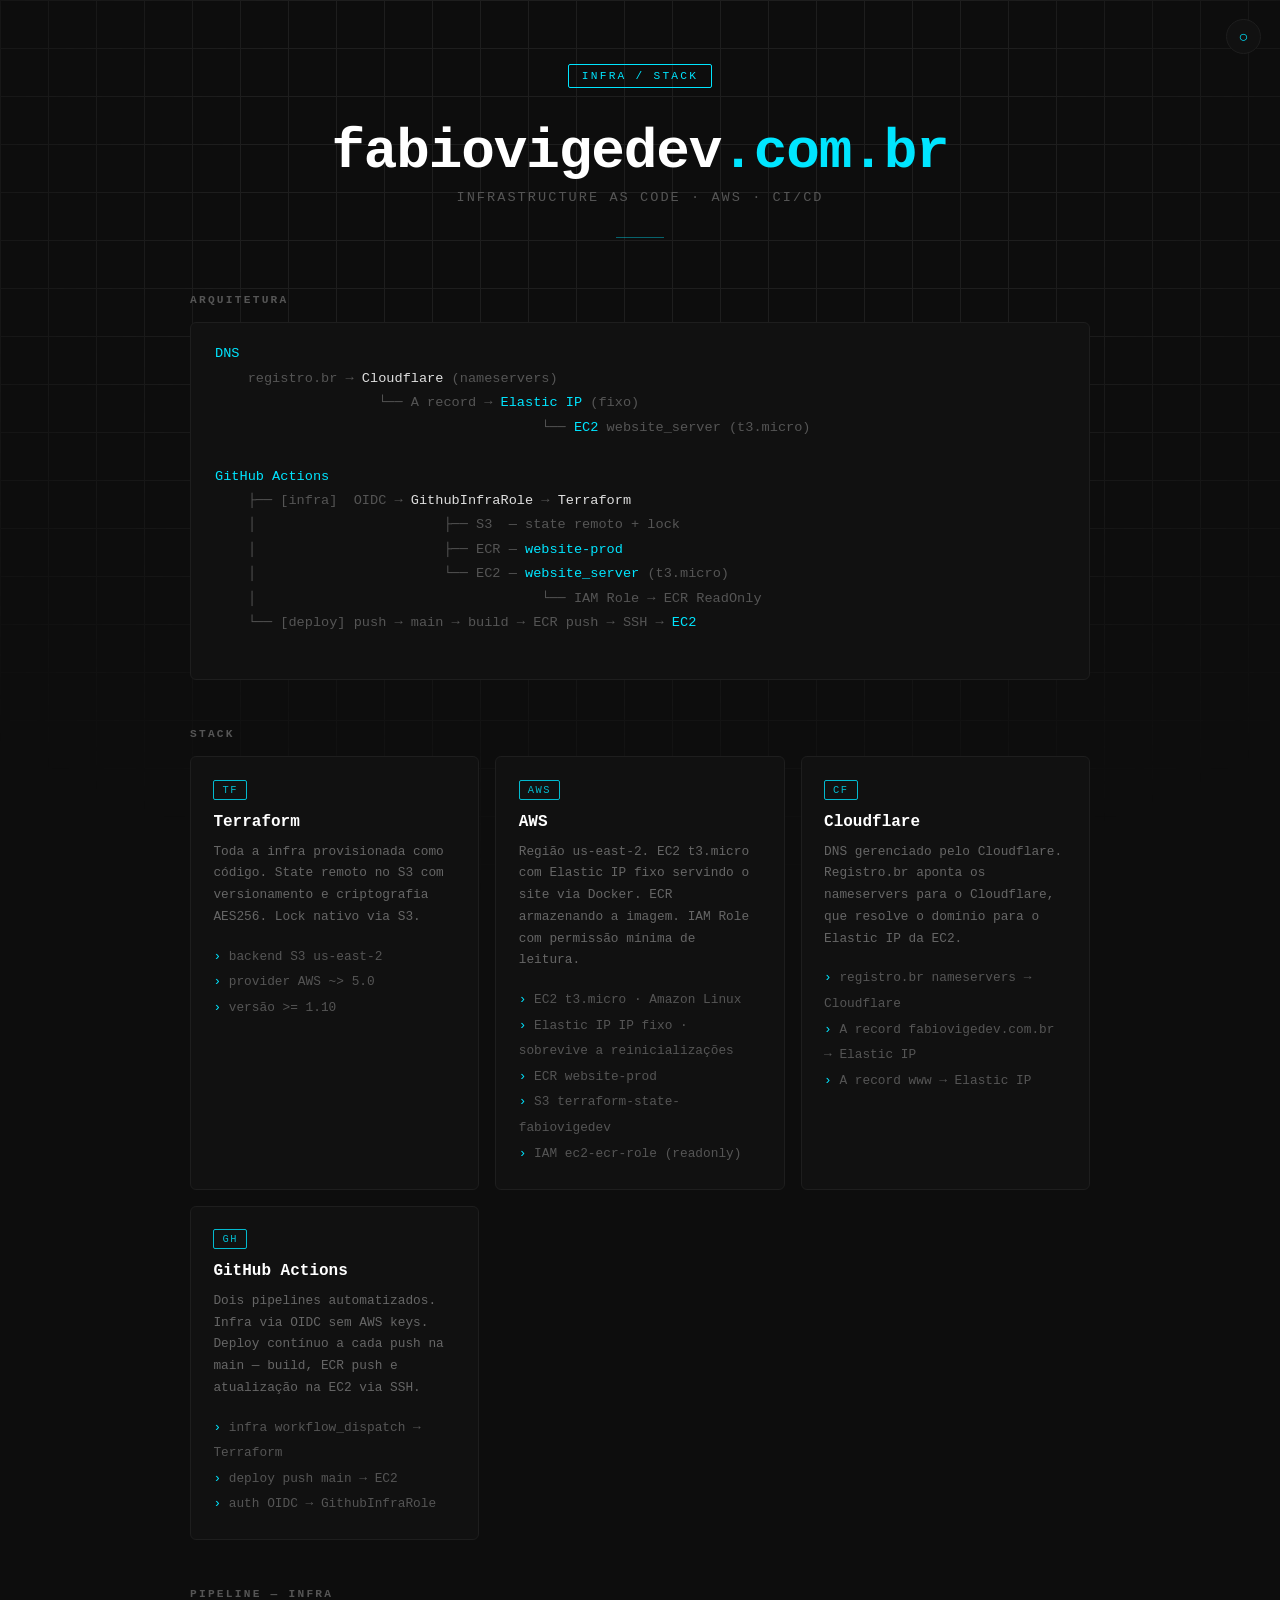
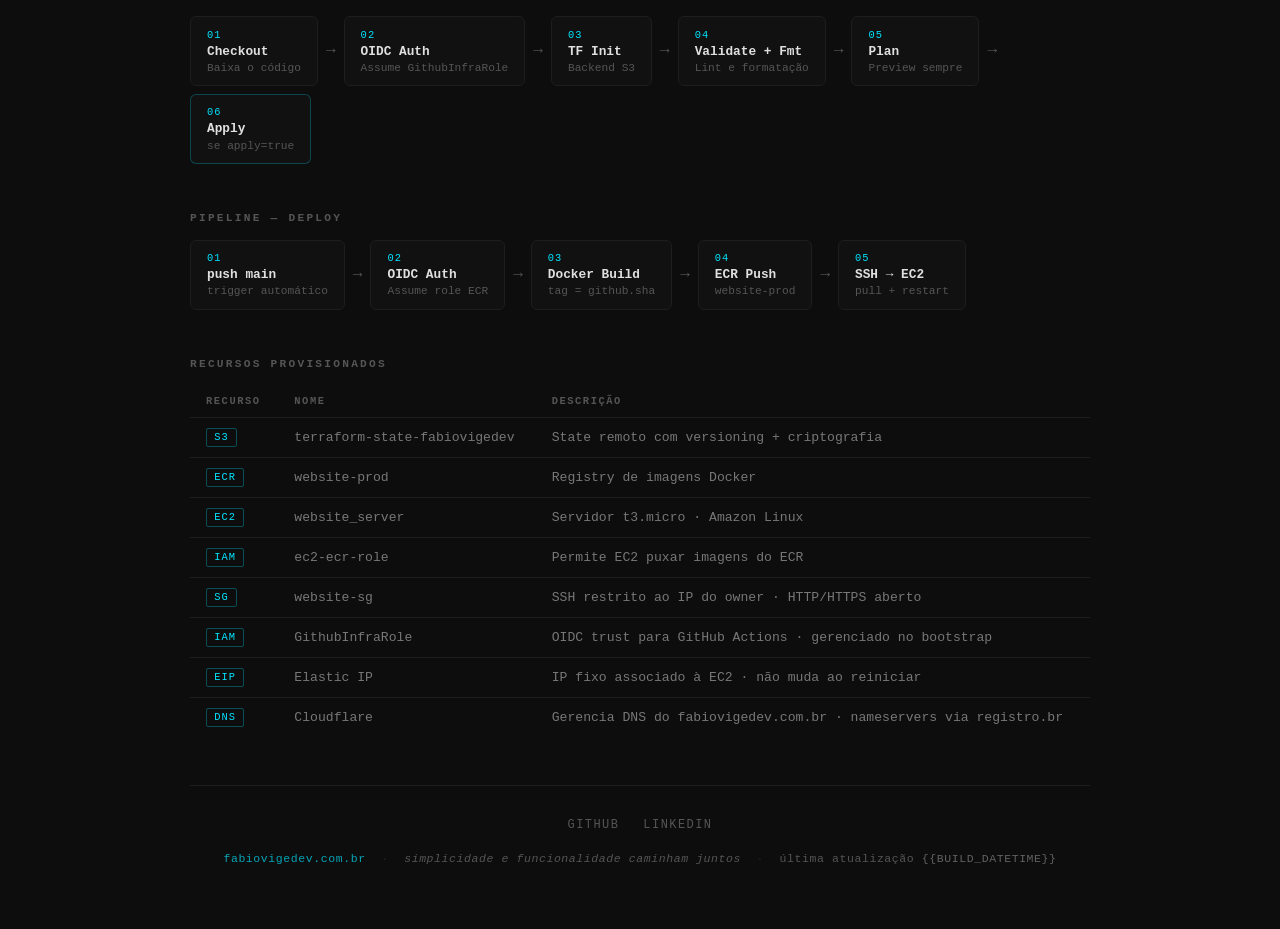
==== website/index.html @ d2738dd3 "feat: add dark/light theme toggle with persistent preference Co-Authored-By: Claude Sonnet 4.6 <nore" ====
<!DOCTYPE html>
<html lang="pt-BR">
<head>
    <meta charset="UTF-8">
    <meta name="viewport" content="width=device-width, initial-scale=1.0">
    <meta name="description" content="fabiovigedev.com.br - Infraestrutura">
    <title>FabioVigeDev - Simplicidade e funcionalidade caminham juntos.</title>
    <link rel="stylesheet" href="css/style.css">
</head>
<body>
    <button class="theme-toggle" id="themeToggle" aria-label="Alternar tema">
        <span class="theme-toggle__icon">○</span>
    </button>
    <div class="grid-bg" aria-hidden="true"></div>

    <main class="container container--wide">

        <header class="page-header">
            <div class="badge">infra / stack</div>
            <h1 class="name">fabiovigedev<span>.com.br</span></h1>
            <p class="role">Infrastructure as Code · AWS · CI/CD</p>
            <div class="divider"></div>
        </header>

        <section class="arch-block">
            <h2 class="section-title">Arquitetura</h2>
            <div class="terminal arch-diagram" role="img" aria-label="Diagrama de arquitetura">
                <pre>
<span class="prompt">DNS</span>
    registro.br → <span class="hl">Cloudflare</span> (nameservers)
                    └── A record → <span class="accent-text">Elastic IP</span> (fixo)
                                        └── <span class="accent-text">EC2</span> website_server (t3.micro)

<span class="prompt">GitHub Actions</span>
    ├── [infra]  OIDC → <span class="hl">GithubInfraRole</span> → <span class="hl">Terraform</span>
    │                       ├── S3  — state remoto + lock
    │                       ├── ECR — <span class="accent-text">website-prod</span>
    │                       └── EC2 — <span class="accent-text">website_server</span> (t3.micro)
    │                                   └── IAM Role → ECR ReadOnly
    └── [deploy] push → main → build → ECR push → SSH → <span class="accent-text">EC2</span>
                </pre>
            </div>
        </section>

        <section class="cards-section">
            <h2 class="section-title">Stack</h2>
            <div class="cards">

                <article class="card">
                    <div class="card-icon">TF</div>
                    <h3 class="card-title">Terraform</h3>
                    <p class="card-desc">Toda a infra provisionada como código. State remoto no S3 com versionamento e criptografia AES256. Lock nativo via S3.</p>
                    <ul class="card-list">
                        <li><span class="prompt">›</span> backend S3 <span class="muted-text">us-east-2</span></li>
                        <li><span class="prompt">›</span> provider AWS <span class="muted-text">~> 5.0</span></li>
                        <li><span class="prompt">›</span> versão <span class="muted-text">>= 1.10</span></li>
                    </ul>
                </article>

                <article class="card">
                    <div class="card-icon">AWS</div>
                    <h3 class="card-title">AWS</h3>
                    <p class="card-desc">Região us-east-2. EC2 t3.micro com Elastic IP fixo servindo o site via Docker. ECR armazenando a imagem. IAM Role com permissão mínima de leitura.</p>
                    <ul class="card-list">
                        <li><span class="prompt">›</span> EC2 <span class="muted-text">t3.micro · Amazon Linux</span></li>
                        <li><span class="prompt">›</span> Elastic IP <span class="muted-text">IP fixo · sobrevive a reinicializações</span></li>
                        <li><span class="prompt">›</span> ECR <span class="muted-text">website-prod</span></li>
                        <li><span class="prompt">›</span> S3 <span class="muted-text">terraform-state-fabiovigedev</span></li>
                        <li><span class="prompt">›</span> IAM <span class="muted-text">ec2-ecr-role (readonly)</span></li>
                    </ul>
                </article>

                <article class="card">
                    <div class="card-icon">CF</div>
                    <h3 class="card-title">Cloudflare</h3>
                    <p class="card-desc">DNS gerenciado pelo Cloudflare. Registro.br aponta os nameservers para o Cloudflare, que resolve o domínio para o Elastic IP da EC2.</p>
                    <ul class="card-list">
                        <li><span class="prompt">›</span> registro.br <span class="muted-text">nameservers → Cloudflare</span></li>
                        <li><span class="prompt">›</span> A record <span class="muted-text">fabiovigedev.com.br → Elastic IP</span></li>
                        <li><span class="prompt">›</span> A record <span class="muted-text">www → Elastic IP</span></li>
                    </ul>
                </article>

                <article class="card">
                    <div class="card-icon">GH</div>
                    <h3 class="card-title">GitHub Actions</h3>
                    <p class="card-desc">Dois pipelines automatizados. Infra via OIDC sem AWS keys. Deploy contínuo a cada push na main — build, ECR push e atualização na EC2 via SSH.</p>
                    <ul class="card-list">
                        <li><span class="prompt">›</span> infra <span class="muted-text">workflow_dispatch → Terraform</span></li>
                        <li><span class="prompt">›</span> deploy <span class="muted-text">push main → EC2</span></li>
                        <li><span class="prompt">›</span> auth <span class="muted-text">OIDC → GithubInfraRole</span></li>
                    </ul>
                </article>

            </div>
        </section>

        <section class="pipeline-section">
            <h2 class="section-title">Pipeline — Infra</h2>
            <div class="pipeline">
                <div class="pipeline-step">
                    <span class="step-num">01</span>
                    <span class="step-name">Checkout</span>
                    <span class="step-desc">Baixa o código</span>
                </div>
                <div class="pipeline-arrow">→</div>
                <div class="pipeline-step">
                    <span class="step-num">02</span>
                    <span class="step-name">OIDC Auth</span>
                    <span class="step-desc">Assume GithubInfraRole</span>
                </div>
                <div class="pipeline-arrow">→</div>
                <div class="pipeline-step">
                    <span class="step-num">03</span>
                    <span class="step-name">TF Init</span>
                    <span class="step-desc">Backend S3</span>
                </div>
                <div class="pipeline-arrow">→</div>
                <div class="pipeline-step">
                    <span class="step-num">04</span>
                    <span class="step-name">Validate + Fmt</span>
                    <span class="step-desc">Lint e formatação</span>
                </div>
                <div class="pipeline-arrow">→</div>
                <div class="pipeline-step">
                    <span class="step-num">05</span>
                    <span class="step-name">Plan</span>
                    <span class="step-desc">Preview sempre</span>
                </div>
                <div class="pipeline-arrow">→</div>
                <div class="pipeline-step pipeline-step--conditional">
                    <span class="step-num">06</span>
                    <span class="step-name">Apply</span>
                    <span class="step-desc">se apply=true</span>
                </div>
            </div>
        </section>

        <section class="pipeline-section">
            <h2 class="section-title">Pipeline — Deploy</h2>
            <div class="pipeline">
                <div class="pipeline-step">
                    <span class="step-num">01</span>
                    <span class="step-name">push main</span>
                    <span class="step-desc">trigger automático</span>
                </div>
                <div class="pipeline-arrow">→</div>
                <div class="pipeline-step">
                    <span class="step-num">02</span>
                    <span class="step-name">OIDC Auth</span>
                    <span class="step-desc">Assume role ECR</span>
                </div>
                <div class="pipeline-arrow">→</div>
                <div class="pipeline-step">
                    <span class="step-num">03</span>
                    <span class="step-name">Docker Build</span>
                    <span class="step-desc">tag = github.sha</span>
                </div>
                <div class="pipeline-arrow">→</div>
                <div class="pipeline-step">
                    <span class="step-num">04</span>
                    <span class="step-name">ECR Push</span>
                    <span class="step-desc">website-prod</span>
                </div>
                <div class="pipeline-arrow">→</div>
                <div class="pipeline-step">
                    <span class="step-num">05</span>
                    <span class="step-name">SSH → EC2</span>
                    <span class="step-desc">pull + restart</span>
                </div>
            </div>
        </section>

        <section class="resources-section">
            <h2 class="section-title">Recursos Provisionados</h2>
            <table class="resources-table">
                <thead>
                    <tr>
                        <th>Recurso</th>
                        <th>Nome</th>
                        <th>Descrição</th>
                    </tr>
                </thead>
                <tbody>
                    <tr>
                        <td><span class="tag">S3</span></td>
                        <td class="mono">terraform-state-fabiovigedev</td>
                        <td>State remoto com versioning + criptografia</td>
                    </tr>
                    <tr>
                        <td><span class="tag">ECR</span></td>
                        <td class="mono">website-prod</td>
                        <td>Registry de imagens Docker</td>
                    </tr>
                    <tr>
                        <td><span class="tag">EC2</span></td>
                        <td class="mono">website_server</td>
                        <td>Servidor t3.micro · Amazon Linux</td>
                    </tr>
                    <tr>
                        <td><span class="tag">IAM</span></td>
                        <td class="mono">ec2-ecr-role</td>
                        <td>Permite EC2 puxar imagens do ECR</td>
                    </tr>
                    <tr>
                        <td><span class="tag">SG</span></td>
                        <td class="mono">website-sg</td>
                        <td>SSH restrito ao IP do owner · HTTP/HTTPS aberto</td>
                    </tr>
                    <tr>
                        <td><span class="tag">IAM</span></td>
                        <td class="mono">GithubInfraRole</td>
                        <td>OIDC trust para GitHub Actions · gerenciado no bootstrap</td>
                    </tr>
                    <tr>
                        <td><span class="tag">EIP</span></td>
                        <td class="mono">Elastic IP</td>
                        <td>IP fixo associado à EC2 · não muda ao reiniciar</td>
                    </tr>
                    <tr>
                        <td><span class="tag">DNS</span></td>
                        <td class="mono">Cloudflare</td>
                        <td>Gerencia DNS do fabiovigedev.com.br · nameservers via registro.br</td>
                    </tr>
                </tbody>
            </table>
        </section>

        <footer class="page-footer">
            <nav class="social" aria-label="Links">
                <a href="https://github.com/fabiovige" target="_blank" rel="noopener noreferrer">GitHub</a>
                <a href="https://linkedin.com/in/fabiovige" target="_blank" rel="noopener noreferrer">LinkedIn</a>
            </nav>
            <p class="footer-meta">
                <span class="footer-domain">fabiovigedev.com.br</span>
                <span class="footer-sep">·</span>
                <span class="footer-tagline">simplicidade e funcionalidade caminham juntos</span>
                <span class="footer-sep">·</span>
                <span class="footer-updated">última atualização <time>{{BUILD_DATETIME}}</time></span>
            </p>
        </footer>

    </main>
    <script src="js/theme.js"></script>
</body>
</html>
---- website/css/style.css ----
*, *::before, *::after {
    box-sizing: border-box;
    margin: 0;
    padding: 0;
}

:root {
    --bg: #0d0d0d;
    --surface: #111111;
    --border: #1e1e1e;
    --accent: #00e5ff;
    --accent-dim: rgba(0, 229, 255, 0.08);
    --text: #e0e0e0;
    --muted: #555;
    --font: 'Courier New', Courier, monospace;
}

[data-theme="light"] {
    --bg: #f4f4f4;
    --surface: #ffffff;
    --border: #ddd;
    --accent: #007acc;
    --accent-dim: rgba(0, 122, 204, 0.08);
    --text: #1a1a1a;
    --muted: #888;
}

body {
    background-color: var(--bg);
    color: var(--text);
    font-family: var(--font);
    min-height: 100vh;
    padding: 4rem 1.5rem;
    transition: background-color 0.2s, color 0.2s;
}

/* ── layout ── */

.container {
    max-width: 640px;
    width: 100%;
    margin: 0 auto;
}

.container--wide {
    max-width: 900px;
}

/* ── header ── */

.page-header {
    text-align: center;
    margin-bottom: 3.5rem;
}

.badge {
    display: inline-block;
    font-size: 0.7rem;
    letter-spacing: 0.2em;
    text-transform: uppercase;
    color: var(--accent);
    border: 1px solid var(--accent);
    border-radius: 2px;
    padding: 0.3rem 0.8rem;
    margin-bottom: 2rem;
    animation: pulse 2.5s ease-in-out infinite;
}

.name {
    font-size: clamp(2rem, 6vw, 3.5rem);
    font-weight: 700;
    letter-spacing: -0.02em;
    color: #fff;
    margin-bottom: 0.4rem;
}

.name span {
    color: var(--accent);
}

.role {
    font-size: 0.85rem;
    letter-spacing: 0.15em;
    color: var(--muted);
    text-transform: uppercase;
    margin-bottom: 2rem;
}

.divider {
    width: 48px;
    height: 1px;
    background: var(--accent);
    margin: 0 auto;
    opacity: 0.4;
}

/* ── section titles ── */

.section-title {
    font-size: 0.7rem;
    letter-spacing: 0.2em;
    text-transform: uppercase;
    color: var(--muted);
    margin-bottom: 1rem;
}

/* ── terminal / arch ── */

.arch-block {
    margin-bottom: 3rem;
}

.terminal {
    background: var(--surface);
    border: 1px solid var(--border);
    border-radius: 6px;
    padding: 1.2rem 1.5rem;
    text-align: left;
    font-size: 0.85rem;
    color: var(--muted);
}

.arch-diagram pre {
    line-height: 1.8;
    white-space: pre;
    overflow-x: auto;
}

.prompt {
    color: var(--accent);
    user-select: none;
}

.hl {
    color: var(--text);
}

.accent-text {
    color: var(--accent);
}

.muted-text {
    color: var(--muted);
}

.mono {
    font-family: var(--font);
}

/* ── cards ── */

.cards-section {
    margin-bottom: 3rem;
}

.cards {
    display: grid;
    grid-template-columns: repeat(auto-fit, minmax(240px, 1fr));
    gap: 1rem;
}

.card {
    background: var(--surface);
    border: 1px solid var(--border);
    border-radius: 6px;
    padding: 1.4rem;
    transition: border-color 0.2s;
}

.card:hover {
    border-color: rgba(0, 229, 255, 0.3);
}

.card-icon {
    font-size: 0.65rem;
    letter-spacing: 0.15em;
    color: var(--accent);
    border: 1px solid var(--accent);
    border-radius: 2px;
    display: inline-block;
    padding: 0.2rem 0.5rem;
    margin-bottom: 0.8rem;
    opacity: 0.8;
}

.card-title {
    font-size: 1rem;
    font-weight: 700;
    color: #fff;
    margin-bottom: 0.6rem;
}

.card-desc {
    font-size: 0.8rem;
    line-height: 1.7;
    color: #666;
    margin-bottom: 1rem;
}

.card-list {
    list-style: none;
    font-size: 0.8rem;
    line-height: 2;
    color: var(--muted);
}

/* ── pipeline ── */

.pipeline-section {
    margin-bottom: 3rem;
}

.pipeline {
    display: flex;
    align-items: center;
    flex-wrap: wrap;
    gap: 0.5rem;
}

.pipeline-step {
    background: var(--surface);
    border: 1px solid var(--border);
    border-radius: 6px;
    padding: 0.7rem 1rem;
    display: flex;
    flex-direction: column;
    min-width: 90px;
}

.pipeline-step--conditional {
    border-color: rgba(0, 229, 255, 0.25);
}

.step-num {
    font-size: 0.65rem;
    color: var(--accent);
    letter-spacing: 0.1em;
    margin-bottom: 0.2rem;
}

.step-name {
    font-size: 0.8rem;
    color: var(--text);
    font-weight: 700;
}

.step-desc {
    font-size: 0.7rem;
    color: var(--muted);
    margin-top: 0.2rem;
}

.pipeline-arrow {
    color: var(--muted);
    font-size: 1rem;
}

/* ── resources table ── */

.resources-section {
    margin-bottom: 3rem;
}

.resources-table {
    width: 100%;
    border-collapse: collapse;
    font-size: 0.82rem;
}

.resources-table th {
    text-align: left;
    font-size: 0.65rem;
    letter-spacing: 0.15em;
    text-transform: uppercase;
    color: var(--muted);
    padding: 0.6rem 1rem;
    border-bottom: 1px solid var(--border);
}

.resources-table td {
    padding: 0.75rem 1rem;
    color: #777;
    border-bottom: 1px solid var(--border);
    vertical-align: middle;
}

.resources-table tr:last-child td {
    border-bottom: none;
}

.resources-table tr:hover td {
    background: var(--surface);
}

.tag {
    font-size: 0.65rem;
    letter-spacing: 0.1em;
    color: var(--accent);
    border: 1px solid rgba(0, 229, 255, 0.3);
    border-radius: 2px;
    padding: 0.15rem 0.45rem;
    white-space: nowrap;
}

/* ── theme toggle ── */

.theme-toggle {
    position: fixed;
    top: 1.2rem;
    right: 1.2rem;
    background: var(--surface);
    border: 1px solid var(--border);
    border-radius: 50%;
    width: 2.2rem;
    height: 2.2rem;
    display: flex;
    align-items: center;
    justify-content: center;
    cursor: pointer;
    color: var(--accent);
    font-size: 1rem;
    z-index: 100;
    transition: border-color 0.2s, color 0.2s;
}

.theme-toggle:hover {
    border-color: var(--accent);
}

/* ── footer ── */

.page-footer {
    padding-top: 2rem;
    border-top: 1px solid var(--border);
    text-align: center;
}

.social {
    display: flex;
    gap: 1.5rem;
    justify-content: center;
    flex-wrap: wrap;
}

.social a {
    font-size: 0.75rem;
    letter-spacing: 0.12em;
    text-transform: uppercase;
    color: var(--muted);
    text-decoration: none;
    border-bottom: 1px solid transparent;
    transition: color 0.2s, border-color 0.2s;
}

.social a:hover {
    color: var(--accent);
    border-color: var(--accent);
}

.footer-meta {
    margin-top: 1.2rem;
    font-size: 0.72rem;
    color: var(--muted);
    letter-spacing: 0.05em;
}

.footer-domain {
    color: var(--accent);
    opacity: 0.7;
}

.footer-sep {
    margin: 0 0.5rem;
    opacity: 0.3;
}

.footer-tagline {
    font-style: italic;
}

.footer-updated time {
    color: var(--text);
    opacity: 0.4;
}

/* ── grid background ── */

.grid-bg {
    position: fixed;
    inset: 0;
    background-image:
        linear-gradient(var(--border) 1px, transparent 1px),
        linear-gradient(90deg, var(--border) 1px, transparent 1px);
    background-size: 48px 48px;
    pointer-events: none;
    z-index: -1;
    mask-image: radial-gradient(ellipse 80% 80% at 50% 20%, #000 40%, transparent 100%);
}

/* ── animations ── */

@keyframes blink {
    0%, 100% { opacity: 1; }
    50% { opacity: 0; }
}

@keyframes pulse {
    0%, 100% { opacity: 1; }
    50% { opacity: 0.5; }
}

/* ── responsive ── */

@media (max-width: 600px) {
    .pipeline {
        flex-direction: column;
        align-items: flex-start;
    }

    .pipeline-arrow {
        transform: rotate(90deg);
    }

    .resources-table th:last-child,
    .resources-table td:last-child {
        display: none;
    }
}
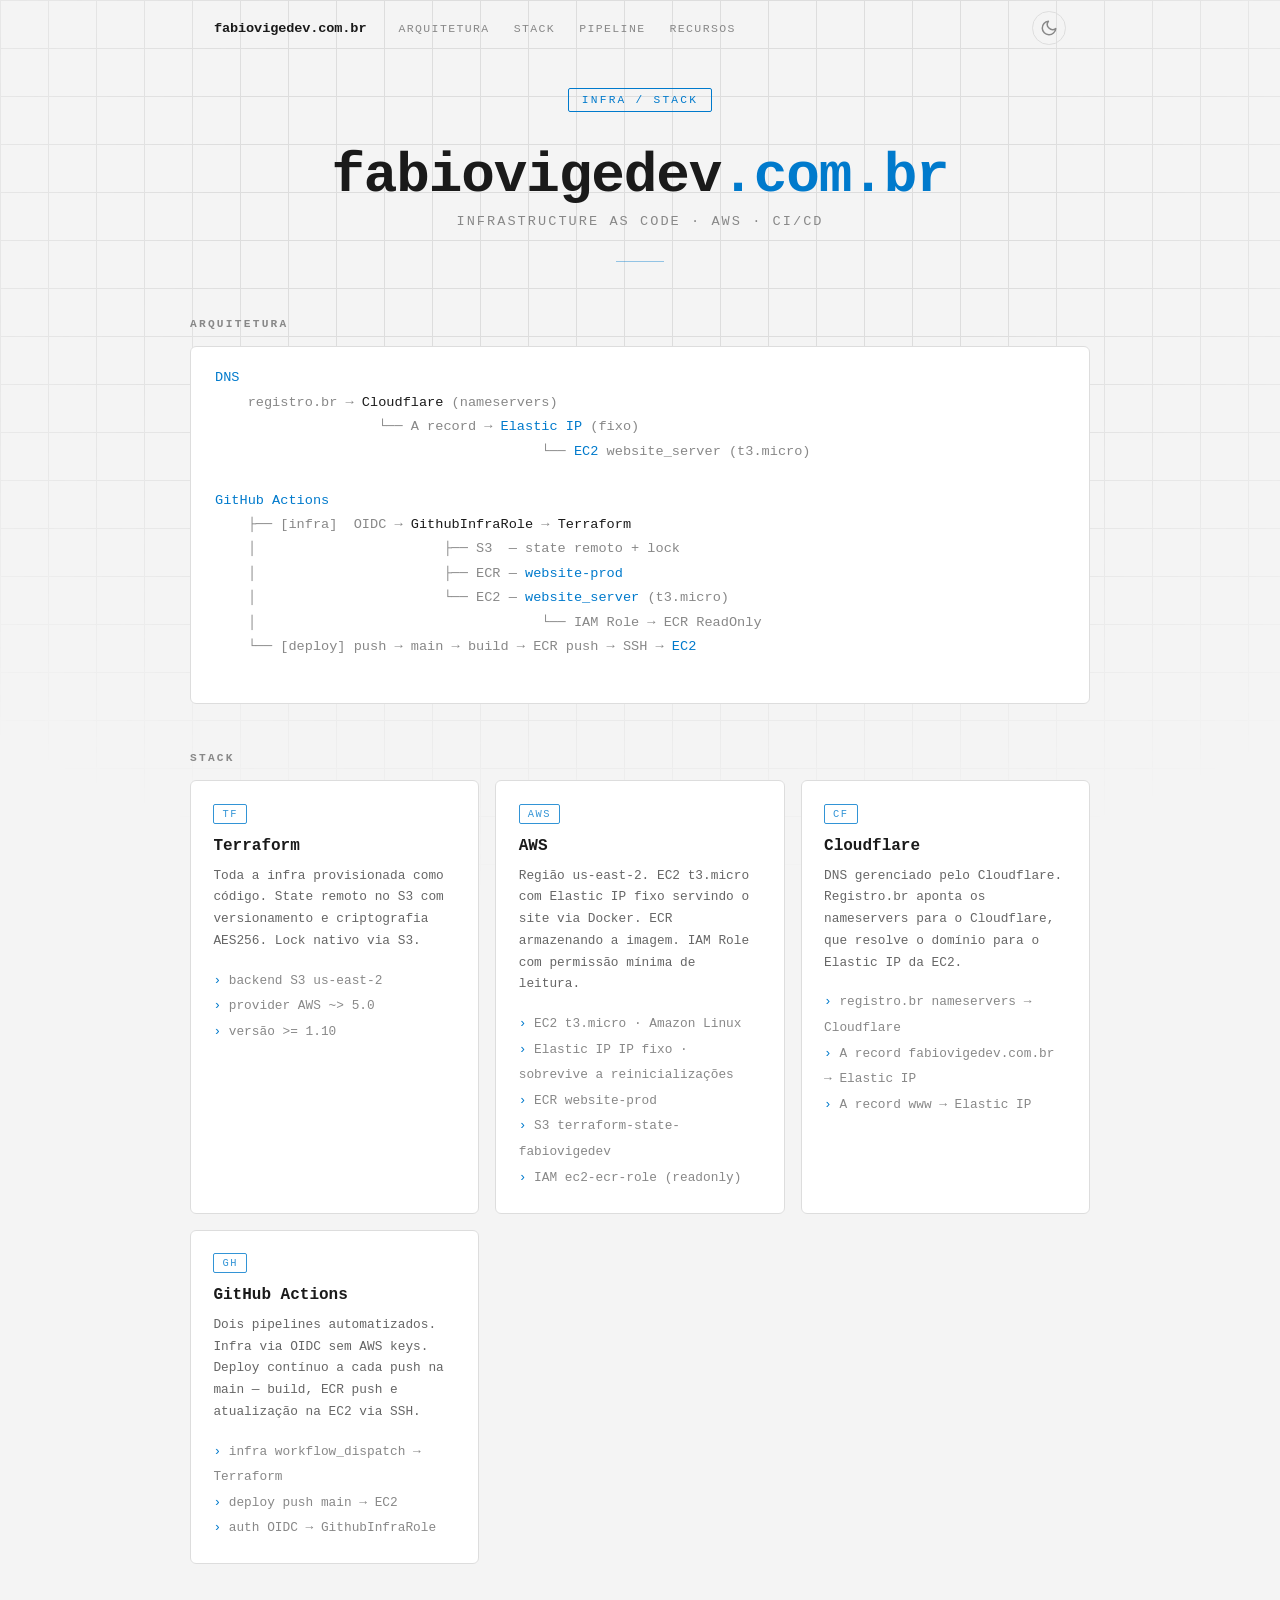
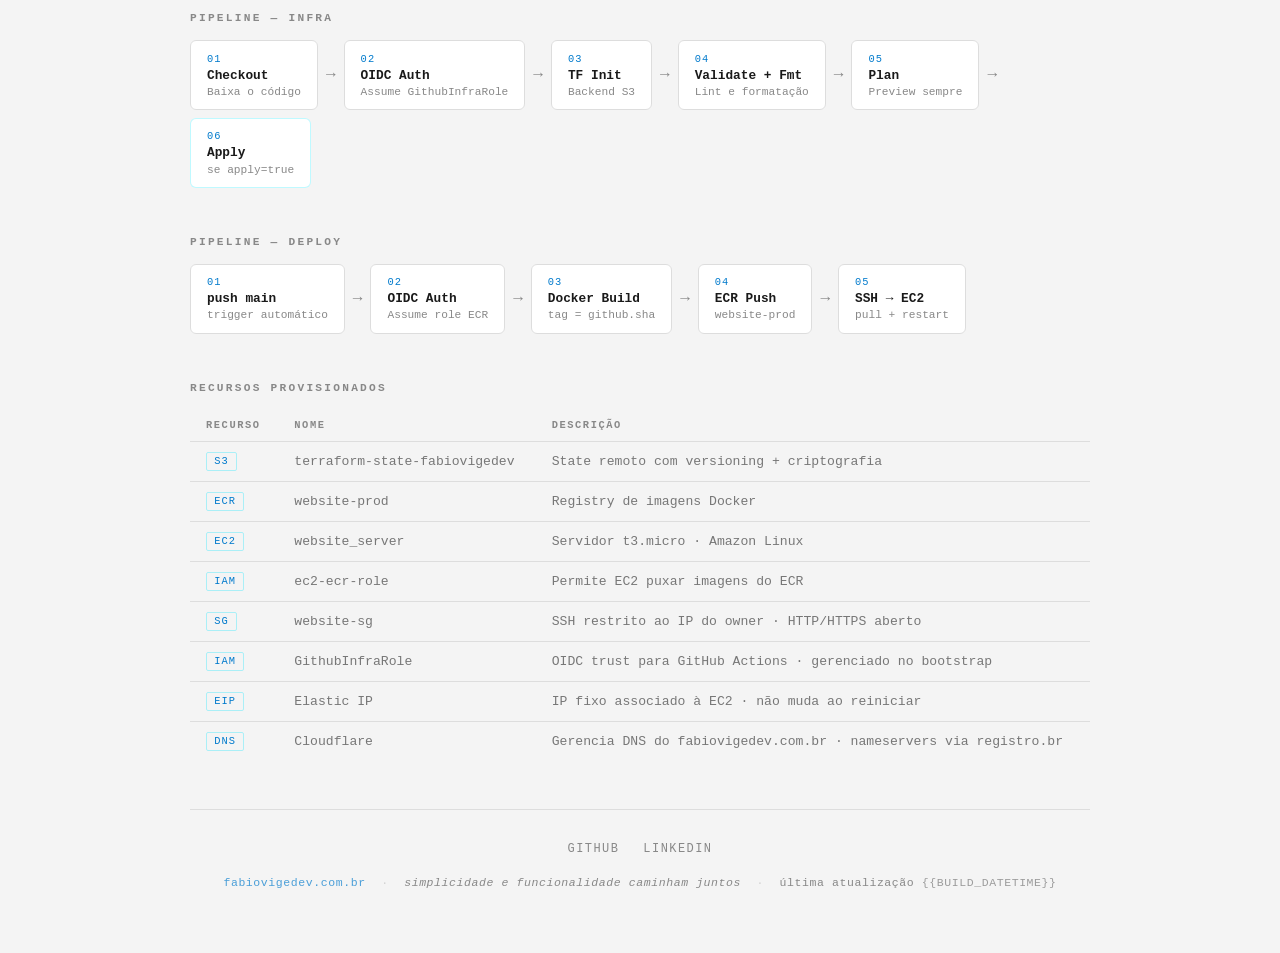
==== commit e3271cdf: "feat: add fixed header with scroll effect and set light as default theme Co-Authored-By: Claude Sonn" ====
--- a/website/index.html
+++ b/website/index.html
@@ -8,9 +8,33 @@
     <link rel="stylesheet" href="css/style.css">
 </head>
 <body>
-    <button class="theme-toggle" id="themeToggle" aria-label="Alternar tema">
-        <span class="theme-toggle__icon">○</span>
-    </button>
+    <header class="site-header" id="siteHeader">
+        <div class="site-header__inner">
+            <a href="#" class="site-header__logo">fabiovigedev<span>.com.br</span></a>
+            <nav class="site-header__nav">
+                <a href="#arquitetura">Arquitetura</a>
+                <a href="#stack">Stack</a>
+                <a href="#pipeline">Pipeline</a>
+                <a href="#recursos">Recursos</a>
+            </nav>
+            <button class="theme-toggle" id="themeToggle" aria-label="Alternar tema">
+                <svg class="theme-toggle__sun" xmlns="http://www.w3.org/2000/svg" width="18" height="18" viewBox="0 0 24 24" fill="none" stroke="currentColor" stroke-width="2" stroke-linecap="round" stroke-linejoin="round">
+                    <circle cx="12" cy="12" r="5"/>
+                    <line x1="12" y1="1" x2="12" y2="3"/>
+                    <line x1="12" y1="21" x2="12" y2="23"/>
+                    <line x1="4.22" y1="4.22" x2="5.64" y2="5.64"/>
+                    <line x1="18.36" y1="18.36" x2="19.78" y2="19.78"/>
+                    <line x1="1" y1="12" x2="3" y2="12"/>
+                    <line x1="21" y1="12" x2="23" y2="12"/>
+                    <line x1="4.22" y1="19.78" x2="5.64" y2="18.36"/>
+                    <line x1="18.36" y1="5.64" x2="19.78" y2="4.22"/>
+                </svg>
+                <svg class="theme-toggle__moon" xmlns="http://www.w3.org/2000/svg" width="18" height="18" viewBox="0 0 24 24" fill="none" stroke="currentColor" stroke-width="2" stroke-linecap="round" stroke-linejoin="round">
+                    <path d="M21 12.79A9 9 0 1 1 11.21 3 7 7 0 0 0 21 12.79z"/>
+                </svg>
+            </button>
+        </div>
+    </header>
     <div class="grid-bg" aria-hidden="true"></div>
 
     <main class="container container--wide">
@@ -22,7 +46,7 @@
             <div class="divider"></div>
         </header>
 
-        <section class="arch-block">
+        <section class="arch-block" id="arquitetura">
             <h2 class="section-title">Arquitetura</h2>
             <div class="terminal arch-diagram" role="img" aria-label="Diagrama de arquitetura">
                 <pre>
@@ -42,7 +66,7 @@
             </div>
         </section>
 
-        <section class="cards-section">
+        <section class="cards-section" id="stack">
             <h2 class="section-title">Stack</h2>
             <div class="cards">
 
@@ -95,7 +119,7 @@
             </div>
         </section>
 
-        <section class="pipeline-section">
+        <section class="pipeline-section" id="pipeline">
             <h2 class="section-title">Pipeline — Infra</h2>
             <div class="pipeline">
                 <div class="pipeline-step">
@@ -171,7 +195,7 @@
             </div>
         </section>
 
-        <section class="resources-section">
+        <section class="resources-section" id="recursos">
             <h2 class="section-title">Recursos Provisionados</h2>
             <table class="resources-table">
                 <thead>
@@ -242,5 +266,6 @@
 
     </main>
     <script src="js/theme.js"></script>
+    <script src="js/header.js"></script>
 </body>
 </html>
--- a/website/css/style.css
+++ b/website/css/style.css
@@ -30,7 +30,7 @@
     color: var(--text);
     font-family: var(--font);
     min-height: 100vh;
-    padding: 4rem 1.5rem;
+    padding: 5.5rem 1.5rem 4rem;
     transition: background-color 0.2s, color 0.2s;
 }
 
@@ -70,7 +70,7 @@
     font-size: clamp(2rem, 6vw, 3.5rem);
     font-weight: 700;
     letter-spacing: -0.02em;
-    color: #fff;
+    color: var(--text);
     margin-bottom: 0.4rem;
 }
 
@@ -186,7 +186,7 @@
 .card-title {
     font-size: 1rem;
     font-weight: 700;
-    color: #fff;
+    color: var(--text);
     margin-bottom: 0.6rem;
 }
 
@@ -302,30 +302,111 @@
     white-space: nowrap;
 }
 
+/* ── site header ── */
+
+.site-header {
+    position: fixed;
+    top: 0;
+    left: 0;
+    right: 0;
+    z-index: 100;
+    border-bottom: 1px solid transparent;
+    transition: background 0.3s, border-color 0.3s, backdrop-filter 0.3s;
+}
+
+.site-header.scrolled {
+    background: rgba(13, 13, 13, 0.75);
+    backdrop-filter: blur(14px);
+    -webkit-backdrop-filter: blur(14px);
+    border-bottom-color: var(--border);
+}
+
+[data-theme="light"] .site-header.scrolled {
+    background: rgba(244, 244, 244, 0.8);
+}
+
+[data-theme="light"] .site-header__logo {
+    color: var(--text);
+}
+
+[data-theme="light"] .site-header__logo span {
+    color: var(--text);
+}
+
+.site-header__inner {
+    max-width: 900px;
+    margin: 0 auto;
+    padding: 0 1.5rem;
+    height: 3.5rem;
+    display: flex;
+    align-items: center;
+    gap: 2rem;
+}
+
+.site-header__logo {
+    font-size: 0.85rem;
+    font-weight: 700;
+    color: var(--text);
+    text-decoration: none;
+    white-space: nowrap;
+    letter-spacing: -0.01em;
+}
+
+.site-header__logo span {
+    color: var(--accent);
+}
+
+.site-header__nav {
+    display: flex;
+    gap: 1.5rem;
+    flex: 1;
+}
+
+.site-header__nav a {
+    font-size: 0.72rem;
+    letter-spacing: 0.12em;
+    text-transform: uppercase;
+    color: var(--muted);
+    text-decoration: none;
+    transition: color 0.2s;
+}
+
+.site-header__nav a:hover {
+    color: var(--accent);
+}
+
 /* ── theme toggle ── */
 
 .theme-toggle {
-    position: fixed;
-    top: 1.2rem;
-    right: 1.2rem;
-    background: var(--surface);
+    background: transparent;
     border: 1px solid var(--border);
     border-radius: 50%;
-    width: 2.2rem;
-    height: 2.2rem;
+    width: 2.1rem;
+    height: 2.1rem;
     display: flex;
     align-items: center;
     justify-content: center;
     cursor: pointer;
-    color: var(--accent);
-    font-size: 1rem;
-    z-index: 100;
+    color: var(--muted);
     transition: border-color 0.2s, color 0.2s;
+    padding: 0;
+    flex-shrink: 0;
 }
 
 .theme-toggle:hover {
     border-color: var(--accent);
-}
+    color: var(--accent);
+}
+
+.theme-toggle svg {
+    flex-shrink: 0;
+}
+
+.theme-toggle__moon { display: none; }
+.theme-toggle__sun  { display: block; }
+
+[data-theme="light"] .theme-toggle__moon { display: block; }
+[data-theme="light"] .theme-toggle__sun  { display: none; }
 
 /* ── footer ── */
 
@@ -412,6 +493,10 @@
 /* ── responsive ── */
 
 @media (max-width: 600px) {
+    .site-header__nav {
+        display: none;
+    }
+
     .pipeline {
         flex-direction: column;
         align-items: flex-start;
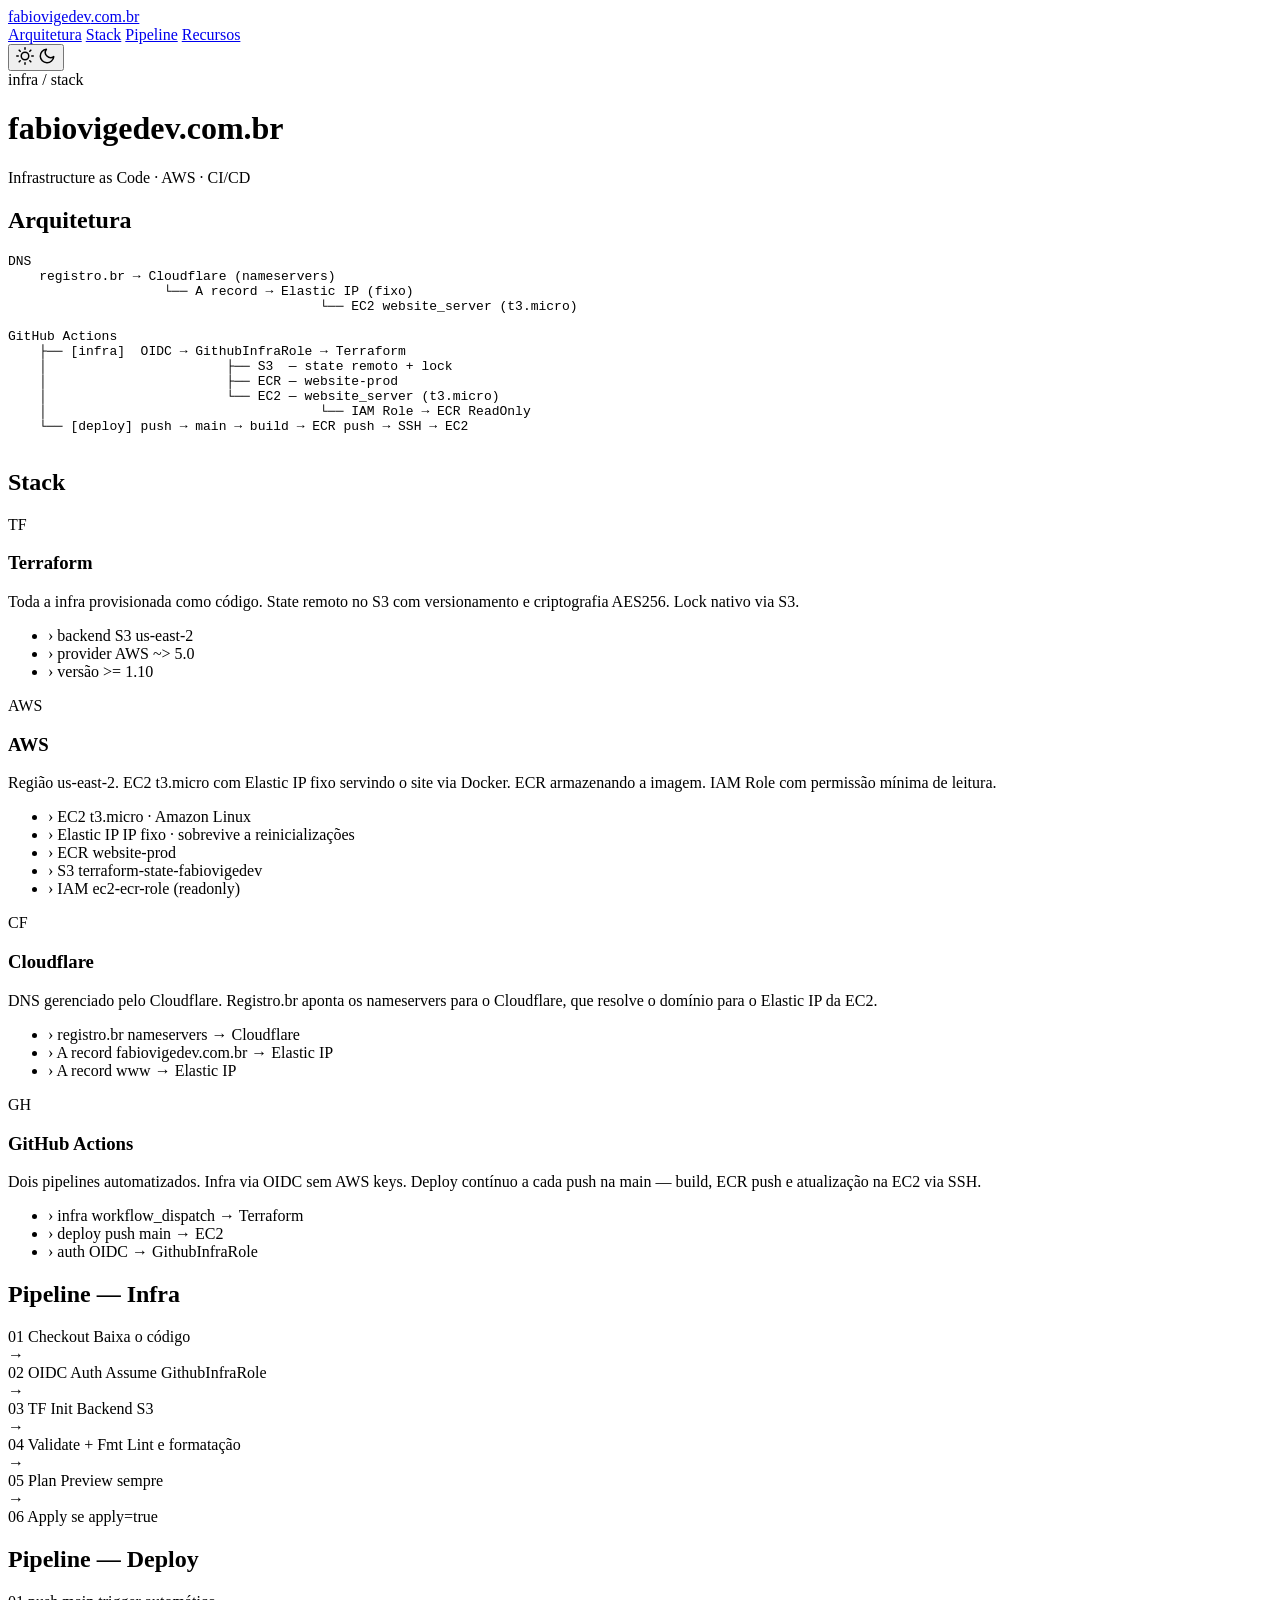
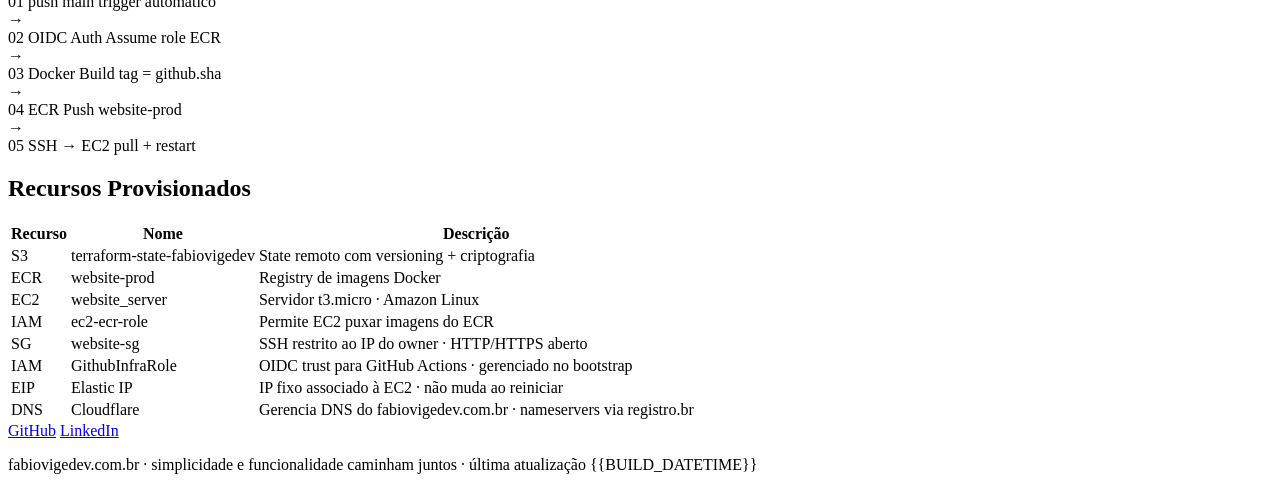
==== commit 7d017aec: "fix: use root-relative paths for CSS and JS assets Co-Authored-By: Claude Sonnet 4.6 <noreply@anthro" ====
--- a/website/index.html
+++ b/website/index.html
@@ -5,7 +5,7 @@
     <meta name="viewport" content="width=device-width, initial-scale=1.0">
     <meta name="description" content="fabiovigedev.com.br - Infraestrutura">
     <title>FabioVigeDev - Simplicidade e funcionalidade caminham juntos.</title>
-    <link rel="stylesheet" href="css/style.css">
+    <link rel="stylesheet" href="/css/style.css">
 </head>
 <body>
     <header class="site-header" id="siteHeader">
@@ -265,7 +265,7 @@
         </footer>
 
     </main>
-    <script src="js/theme.js"></script>
-    <script src="js/header.js"></script>
+    <script src="/js/theme.js"></script>
+    <script src="/js/header.js"></script>
 </body>
 </html>
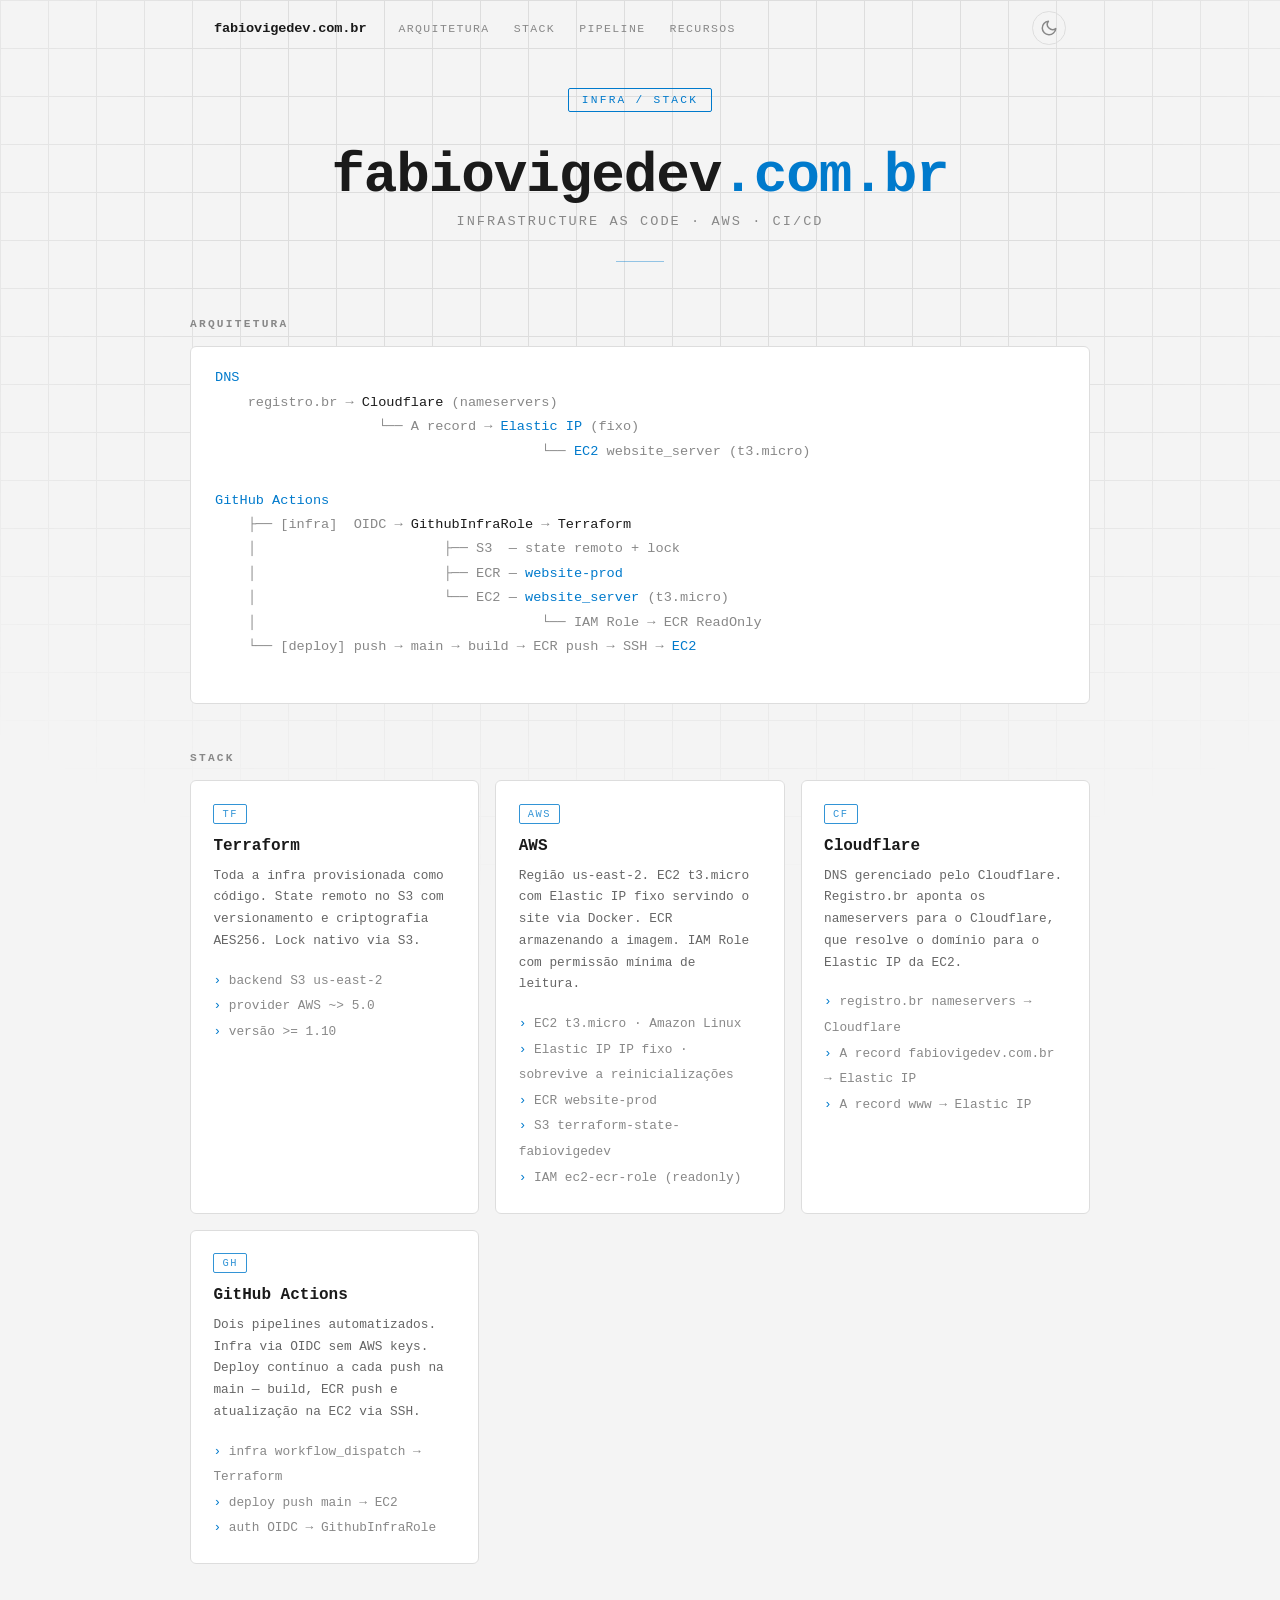
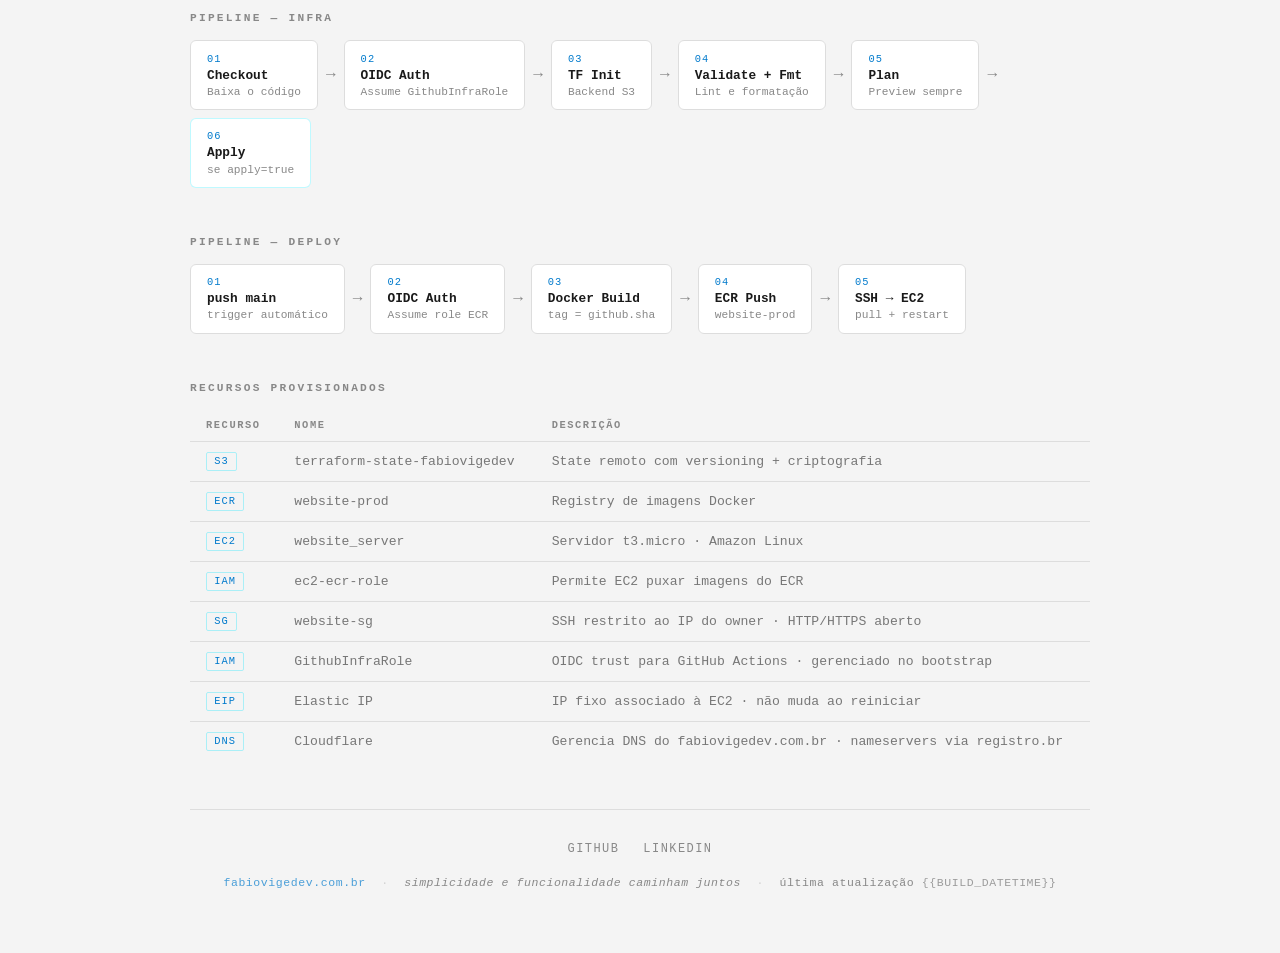
==== commit 311d1c73: "fix: inject full asset URLs for production via CI/CD, keep relative locally Co-Authored-By: Claude S" ====
--- a/website/index.html
+++ b/website/index.html
@@ -5,7 +5,7 @@
     <meta name="viewport" content="width=device-width, initial-scale=1.0">
     <meta name="description" content="fabiovigedev.com.br - Infraestrutura">
     <title>FabioVigeDev - Simplicidade e funcionalidade caminham juntos.</title>
-    <link rel="stylesheet" href="/css/style.css">
+    <link rel="stylesheet" href="css/style.css">
 </head>
 <body>
     <header class="site-header" id="siteHeader">
@@ -265,7 +265,7 @@
         </footer>
 
     </main>
-    <script src="/js/theme.js"></script>
-    <script src="/js/header.js"></script>
+    <script src="js/theme.js"></script>
+    <script src="js/header.js"></script>
 </body>
 </html>
--- a/website/css/style.css
+++ b/website/css/style.css
@@ -0,0 +1,513 @@
+*, *::before, *::after {
+    box-sizing: border-box;
+    margin: 0;
+    padding: 0;
+}
+
+:root {
+    --bg: #0d0d0d;
+    --surface: #111111;
+    --border: #1e1e1e;
+    --accent: #00e5ff;
+    --accent-dim: rgba(0, 229, 255, 0.08);
+    --text: #e0e0e0;
+    --muted: #555;
+    --font: 'Courier New', Courier, monospace;
+}
+
+[data-theme="light"] {
+    --bg: #f4f4f4;
+    --surface: #ffffff;
+    --border: #ddd;
+    --accent: #007acc;
+    --accent-dim: rgba(0, 122, 204, 0.08);
+    --text: #1a1a1a;
+    --muted: #888;
+}
+
+body {
+    background-color: var(--bg);
+    color: var(--text);
+    font-family: var(--font);
+    min-height: 100vh;
+    padding: 5.5rem 1.5rem 4rem;
+    transition: background-color 0.2s, color 0.2s;
+}
+
+/* ── layout ── */
+
+.container {
+    max-width: 640px;
+    width: 100%;
+    margin: 0 auto;
+}
+
+.container--wide {
+    max-width: 900px;
+}
+
+/* ── header ── */
+
+.page-header {
+    text-align: center;
+    margin-bottom: 3.5rem;
+}
+
+.badge {
+    display: inline-block;
+    font-size: 0.7rem;
+    letter-spacing: 0.2em;
+    text-transform: uppercase;
+    color: var(--accent);
+    border: 1px solid var(--accent);
+    border-radius: 2px;
+    padding: 0.3rem 0.8rem;
+    margin-bottom: 2rem;
+    animation: pulse 2.5s ease-in-out infinite;
+}
+
+.name {
+    font-size: clamp(2rem, 6vw, 3.5rem);
+    font-weight: 700;
+    letter-spacing: -0.02em;
+    color: var(--text);
+    margin-bottom: 0.4rem;
+}
+
+.name span {
+    color: var(--accent);
+}
+
+.role {
+    font-size: 0.85rem;
+    letter-spacing: 0.15em;
+    color: var(--muted);
+    text-transform: uppercase;
+    margin-bottom: 2rem;
+}
+
+.divider {
+    width: 48px;
+    height: 1px;
+    background: var(--accent);
+    margin: 0 auto;
+    opacity: 0.4;
+}
+
+/* ── section titles ── */
+
+.section-title {
+    font-size: 0.7rem;
+    letter-spacing: 0.2em;
+    text-transform: uppercase;
+    color: var(--muted);
+    margin-bottom: 1rem;
+}
+
+/* ── terminal / arch ── */
+
+.arch-block {
+    margin-bottom: 3rem;
+}
+
+.terminal {
+    background: var(--surface);
+    border: 1px solid var(--border);
+    border-radius: 6px;
+    padding: 1.2rem 1.5rem;
+    text-align: left;
+    font-size: 0.85rem;
+    color: var(--muted);
+}
+
+.arch-diagram pre {
+    line-height: 1.8;
+    white-space: pre;
+    overflow-x: auto;
+}
+
+.prompt {
+    color: var(--accent);
+    user-select: none;
+}
+
+.hl {
+    color: var(--text);
+}
+
+.accent-text {
+    color: var(--accent);
+}
+
+.muted-text {
+    color: var(--muted);
+}
+
+.mono {
+    font-family: var(--font);
+}
+
+/* ── cards ── */
+
+.cards-section {
+    margin-bottom: 3rem;
+}
+
+.cards {
+    display: grid;
+    grid-template-columns: repeat(auto-fit, minmax(240px, 1fr));
+    gap: 1rem;
+}
+
+.card {
+    background: var(--surface);
+    border: 1px solid var(--border);
+    border-radius: 6px;
+    padding: 1.4rem;
+    transition: border-color 0.2s;
+}
+
+.card:hover {
+    border-color: rgba(0, 229, 255, 0.3);
+}
+
+.card-icon {
+    font-size: 0.65rem;
+    letter-spacing: 0.15em;
+    color: var(--accent);
+    border: 1px solid var(--accent);
+    border-radius: 2px;
+    display: inline-block;
+    padding: 0.2rem 0.5rem;
+    margin-bottom: 0.8rem;
+    opacity: 0.8;
+}
+
+.card-title {
+    font-size: 1rem;
+    font-weight: 700;
+    color: var(--text);
+    margin-bottom: 0.6rem;
+}
+
+.card-desc {
+    font-size: 0.8rem;
+    line-height: 1.7;
+    color: #666;
+    margin-bottom: 1rem;
+}
+
+.card-list {
+    list-style: none;
+    font-size: 0.8rem;
+    line-height: 2;
+    color: var(--muted);
+}
+
+/* ── pipeline ── */
+
+.pipeline-section {
+    margin-bottom: 3rem;
+}
+
+.pipeline {
+    display: flex;
+    align-items: center;
+    flex-wrap: wrap;
+    gap: 0.5rem;
+}
+
+.pipeline-step {
+    background: var(--surface);
+    border: 1px solid var(--border);
+    border-radius: 6px;
+    padding: 0.7rem 1rem;
+    display: flex;
+    flex-direction: column;
+    min-width: 90px;
+}
+
+.pipeline-step--conditional {
+    border-color: rgba(0, 229, 255, 0.25);
+}
+
+.step-num {
+    font-size: 0.65rem;
+    color: var(--accent);
+    letter-spacing: 0.1em;
+    margin-bottom: 0.2rem;
+}
+
+.step-name {
+    font-size: 0.8rem;
+    color: var(--text);
+    font-weight: 700;
+}
+
+.step-desc {
+    font-size: 0.7rem;
+    color: var(--muted);
+    margin-top: 0.2rem;
+}
+
+.pipeline-arrow {
+    color: var(--muted);
+    font-size: 1rem;
+}
+
+/* ── resources table ── */
+
+.resources-section {
+    margin-bottom: 3rem;
+}
+
+.resources-table {
+    width: 100%;
+    border-collapse: collapse;
+    font-size: 0.82rem;
+}
+
+.resources-table th {
+    text-align: left;
+    font-size: 0.65rem;
+    letter-spacing: 0.15em;
+    text-transform: uppercase;
+    color: var(--muted);
+    padding: 0.6rem 1rem;
+    border-bottom: 1px solid var(--border);
+}
+
+.resources-table td {
+    padding: 0.75rem 1rem;
+    color: #777;
+    border-bottom: 1px solid var(--border);
+    vertical-align: middle;
+}
+
+.resources-table tr:last-child td {
+    border-bottom: none;
+}
+
+.resources-table tr:hover td {
+    background: var(--surface);
+}
+
+.tag {
+    font-size: 0.65rem;
+    letter-spacing: 0.1em;
+    color: var(--accent);
+    border: 1px solid rgba(0, 229, 255, 0.3);
+    border-radius: 2px;
+    padding: 0.15rem 0.45rem;
+    white-space: nowrap;
+}
+
+/* ── site header ── */
+
+.site-header {
+    position: fixed;
+    top: 0;
+    left: 0;
+    right: 0;
+    z-index: 100;
+    border-bottom: 1px solid transparent;
+    transition: background 0.3s, border-color 0.3s, backdrop-filter 0.3s;
+}
+
+.site-header.scrolled {
+    background: rgba(13, 13, 13, 0.75);
+    backdrop-filter: blur(14px);
+    -webkit-backdrop-filter: blur(14px);
+    border-bottom-color: var(--border);
+}
+
+[data-theme="light"] .site-header.scrolled {
+    background: rgba(244, 244, 244, 0.8);
+}
+
+[data-theme="light"] .site-header__logo {
+    color: var(--text);
+}
+
+[data-theme="light"] .site-header__logo span {
+    color: var(--text);
+}
+
+.site-header__inner {
+    max-width: 900px;
+    margin: 0 auto;
+    padding: 0 1.5rem;
+    height: 3.5rem;
+    display: flex;
+    align-items: center;
+    gap: 2rem;
+}
+
+.site-header__logo {
+    font-size: 0.85rem;
+    font-weight: 700;
+    color: var(--text);
+    text-decoration: none;
+    white-space: nowrap;
+    letter-spacing: -0.01em;
+}
+
+.site-header__logo span {
+    color: var(--accent);
+}
+
+.site-header__nav {
+    display: flex;
+    gap: 1.5rem;
+    flex: 1;
+}
+
+.site-header__nav a {
+    font-size: 0.72rem;
+    letter-spacing: 0.12em;
+    text-transform: uppercase;
+    color: var(--muted);
+    text-decoration: none;
+    transition: color 0.2s;
+}
+
+.site-header__nav a:hover {
+    color: var(--accent);
+}
+
+/* ── theme toggle ── */
+
+.theme-toggle {
+    background: transparent;
+    border: 1px solid var(--border);
+    border-radius: 50%;
+    width: 2.1rem;
+    height: 2.1rem;
+    display: flex;
+    align-items: center;
+    justify-content: center;
+    cursor: pointer;
+    color: var(--muted);
+    transition: border-color 0.2s, color 0.2s;
+    padding: 0;
+    flex-shrink: 0;
+}
+
+.theme-toggle:hover {
+    border-color: var(--accent);
+    color: var(--accent);
+}
+
+.theme-toggle svg {
+    flex-shrink: 0;
+}
+
+.theme-toggle__moon { display: none; }
+.theme-toggle__sun  { display: block; }
+
+[data-theme="light"] .theme-toggle__moon { display: block; }
+[data-theme="light"] .theme-toggle__sun  { display: none; }
+
+/* ── footer ── */
+
+.page-footer {
+    padding-top: 2rem;
+    border-top: 1px solid var(--border);
+    text-align: center;
+}
+
+.social {
+    display: flex;
+    gap: 1.5rem;
+    justify-content: center;
+    flex-wrap: wrap;
+}
+
+.social a {
+    font-size: 0.75rem;
+    letter-spacing: 0.12em;
+    text-transform: uppercase;
+    color: var(--muted);
+    text-decoration: none;
+    border-bottom: 1px solid transparent;
+    transition: color 0.2s, border-color 0.2s;
+}
+
+.social a:hover {
+    color: var(--accent);
+    border-color: var(--accent);
+}
+
+.footer-meta {
+    margin-top: 1.2rem;
+    font-size: 0.72rem;
+    color: var(--muted);
+    letter-spacing: 0.05em;
+}
+
+.footer-domain {
+    color: var(--accent);
+    opacity: 0.7;
+}
+
+.footer-sep {
+    margin: 0 0.5rem;
+    opacity: 0.3;
+}
+
+.footer-tagline {
+    font-style: italic;
+}
+
+.footer-updated time {
+    color: var(--text);
+    opacity: 0.4;
+}
+
+/* ── grid background ── */
+
+.grid-bg {
+    position: fixed;
+    inset: 0;
+    background-image:
+        linear-gradient(var(--border) 1px, transparent 1px),
+        linear-gradient(90deg, var(--border) 1px, transparent 1px);
+    background-size: 48px 48px;
+    pointer-events: none;
+    z-index: -1;
+    mask-image: radial-gradient(ellipse 80% 80% at 50% 20%, #000 40%, transparent 100%);
+}
+
+/* ── animations ── */
+
+@keyframes blink {
+    0%, 100% { opacity: 1; }
+    50% { opacity: 0; }
+}
+
+@keyframes pulse {
+    0%, 100% { opacity: 1; }
+    50% { opacity: 0.5; }
+}
+
+/* ── responsive ── */
+
+@media (max-width: 600px) {
+    .site-header__nav {
+        display: none;
+    }
+
+    .pipeline {
+        flex-direction: column;
+        align-items: flex-start;
+    }
+
+    .pipeline-arrow {
+        transform: rotate(90deg);
+    }
+
+    .resources-table th:last-child,
+    .resources-table td:last-child {
+        display: none;
+    }
+}
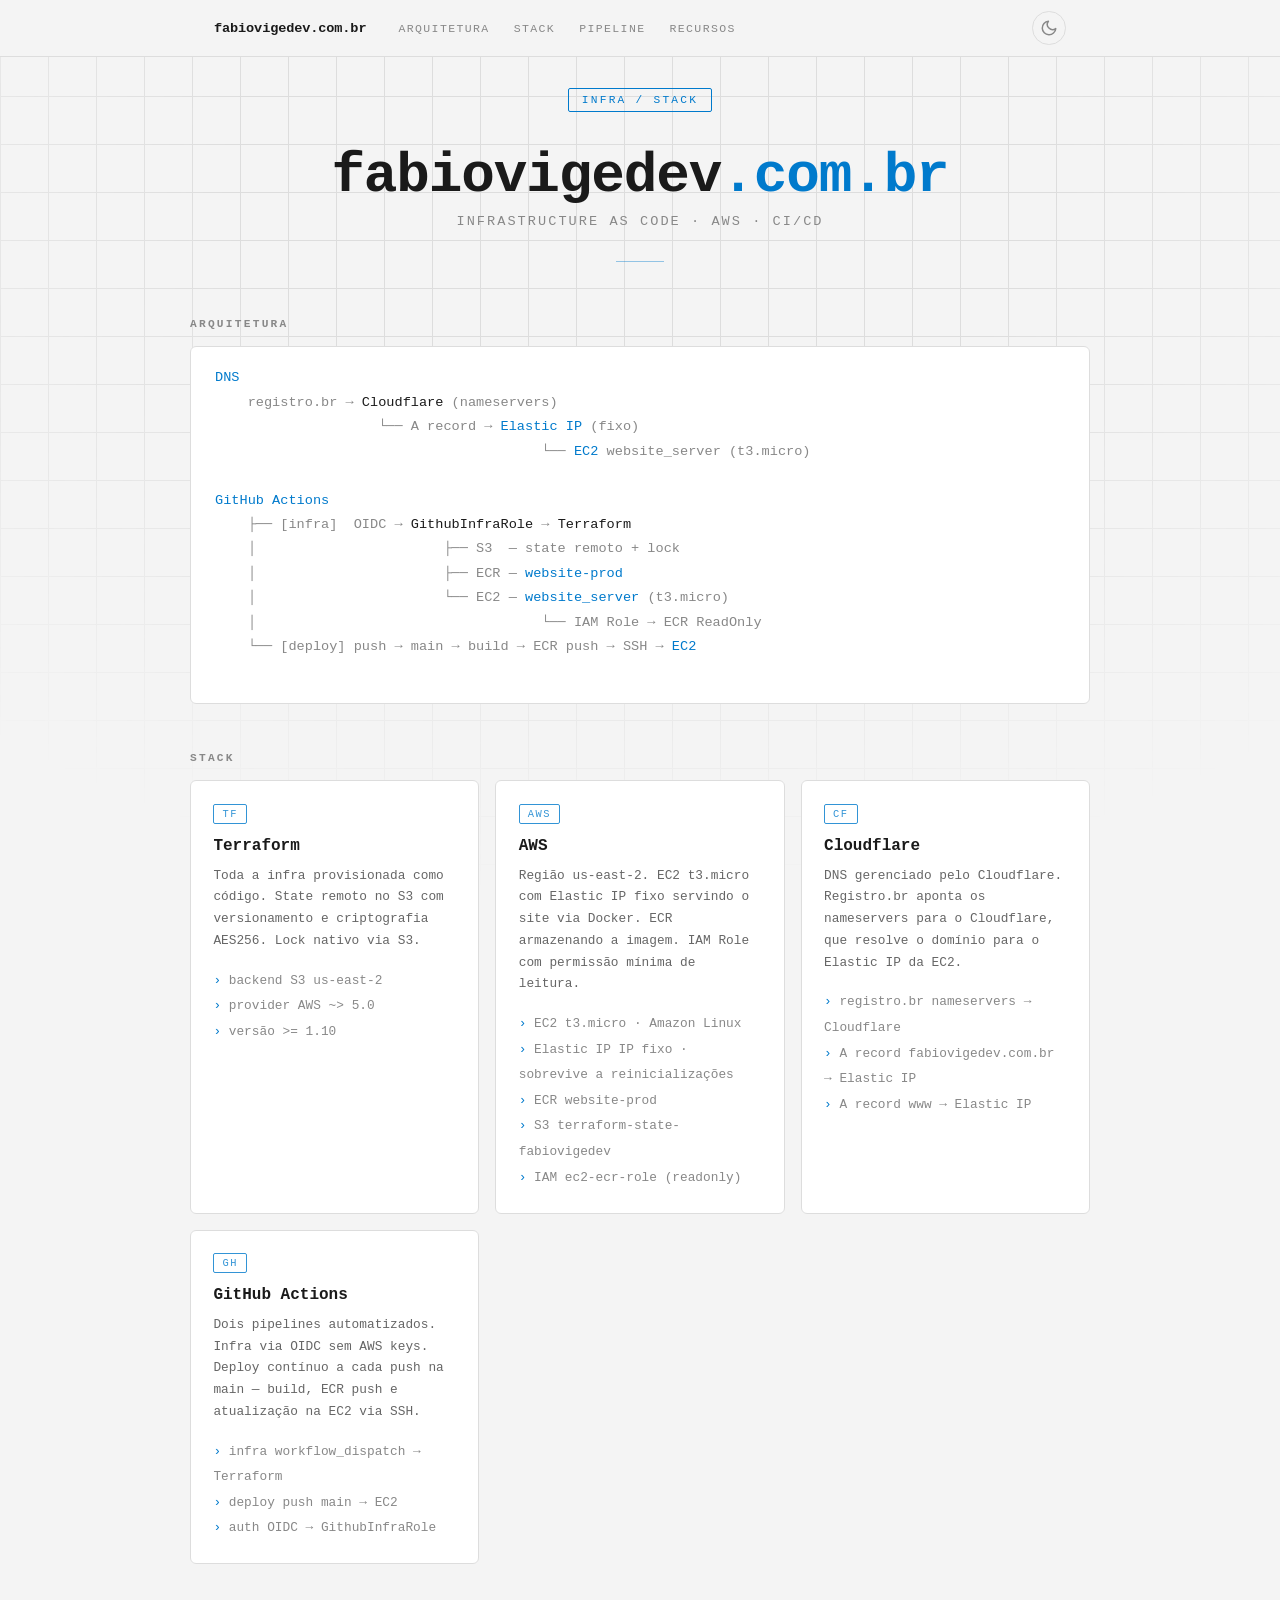
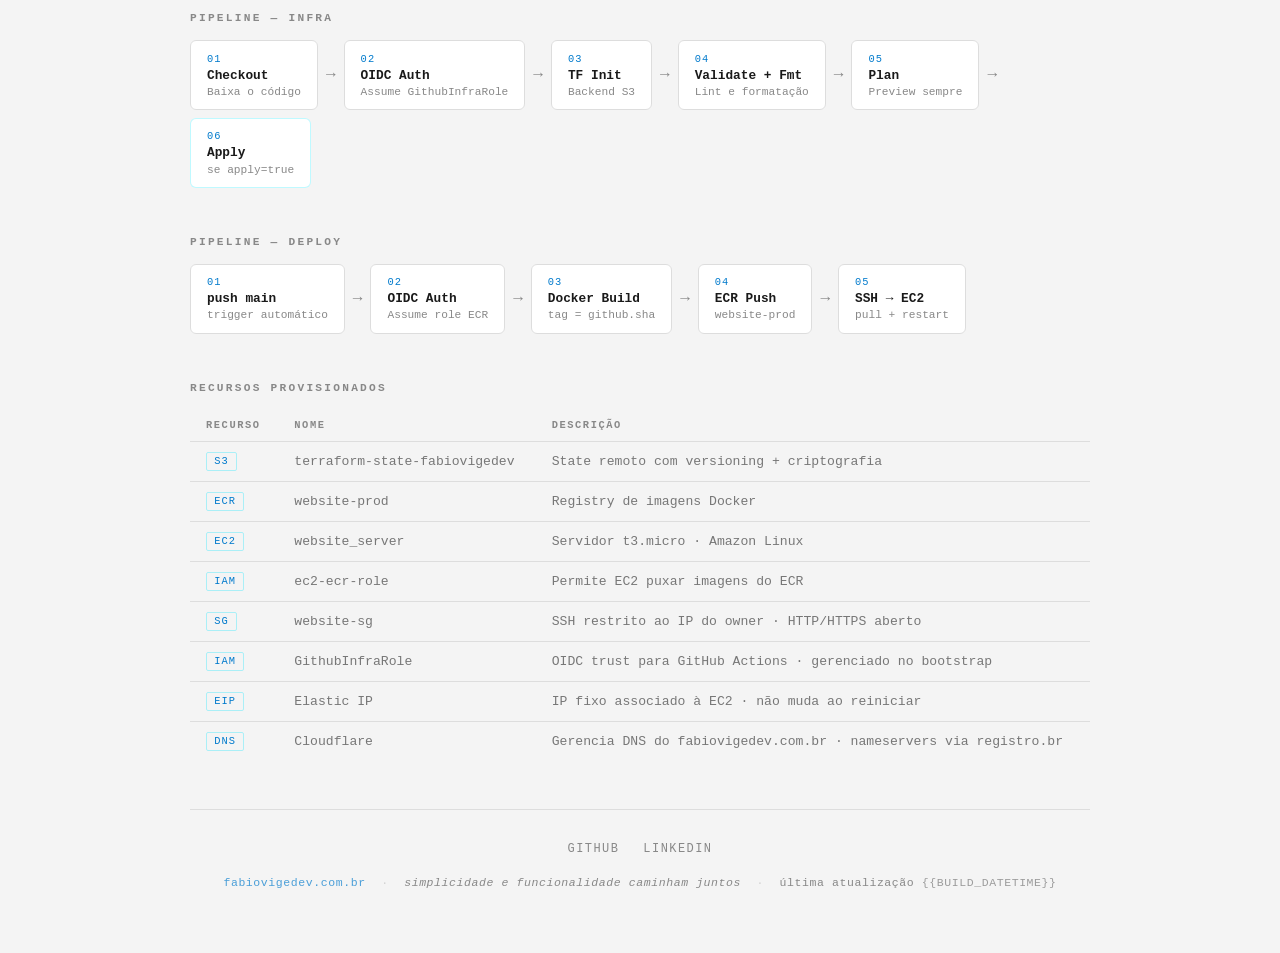
==== commit d8af2523: "fix: apply theme in head to prevent flash, fix header always visible Co-Authored-By: Claude Sonnet 4" ====
--- a/website/index.html
+++ b/website/index.html
@@ -6,6 +6,9 @@
     <meta name="description" content="fabiovigedev.com.br - Infraestrutura">
     <title>FabioVigeDev - Simplicidade e funcionalidade caminham juntos.</title>
     <link rel="stylesheet" href="css/style.css">
+    <script>
+        document.documentElement.setAttribute('data-theme', localStorage.getItem('theme') || 'light');
+    </script>
 </head>
 <body>
     <header class="site-header" id="siteHeader">
--- a/website/css/style.css
+++ b/website/css/style.css
@@ -310,19 +310,19 @@
     left: 0;
     right: 0;
     z-index: 100;
-    border-bottom: 1px solid transparent;
-    transition: background 0.3s, border-color 0.3s, backdrop-filter 0.3s;
+    background: var(--bg);
+    border-bottom: 1px solid var(--border);
+    transition: background 0.3s, backdrop-filter 0.3s;
 }
 
 .site-header.scrolled {
-    background: rgba(13, 13, 13, 0.75);
+    background: rgba(13, 13, 13, 0.8);
     backdrop-filter: blur(14px);
     -webkit-backdrop-filter: blur(14px);
-    border-bottom-color: var(--border);
 }
 
 [data-theme="light"] .site-header.scrolled {
-    background: rgba(244, 244, 244, 0.8);
+    background: rgba(244, 244, 244, 0.85);
 }
 
 [data-theme="light"] .site-header__logo {
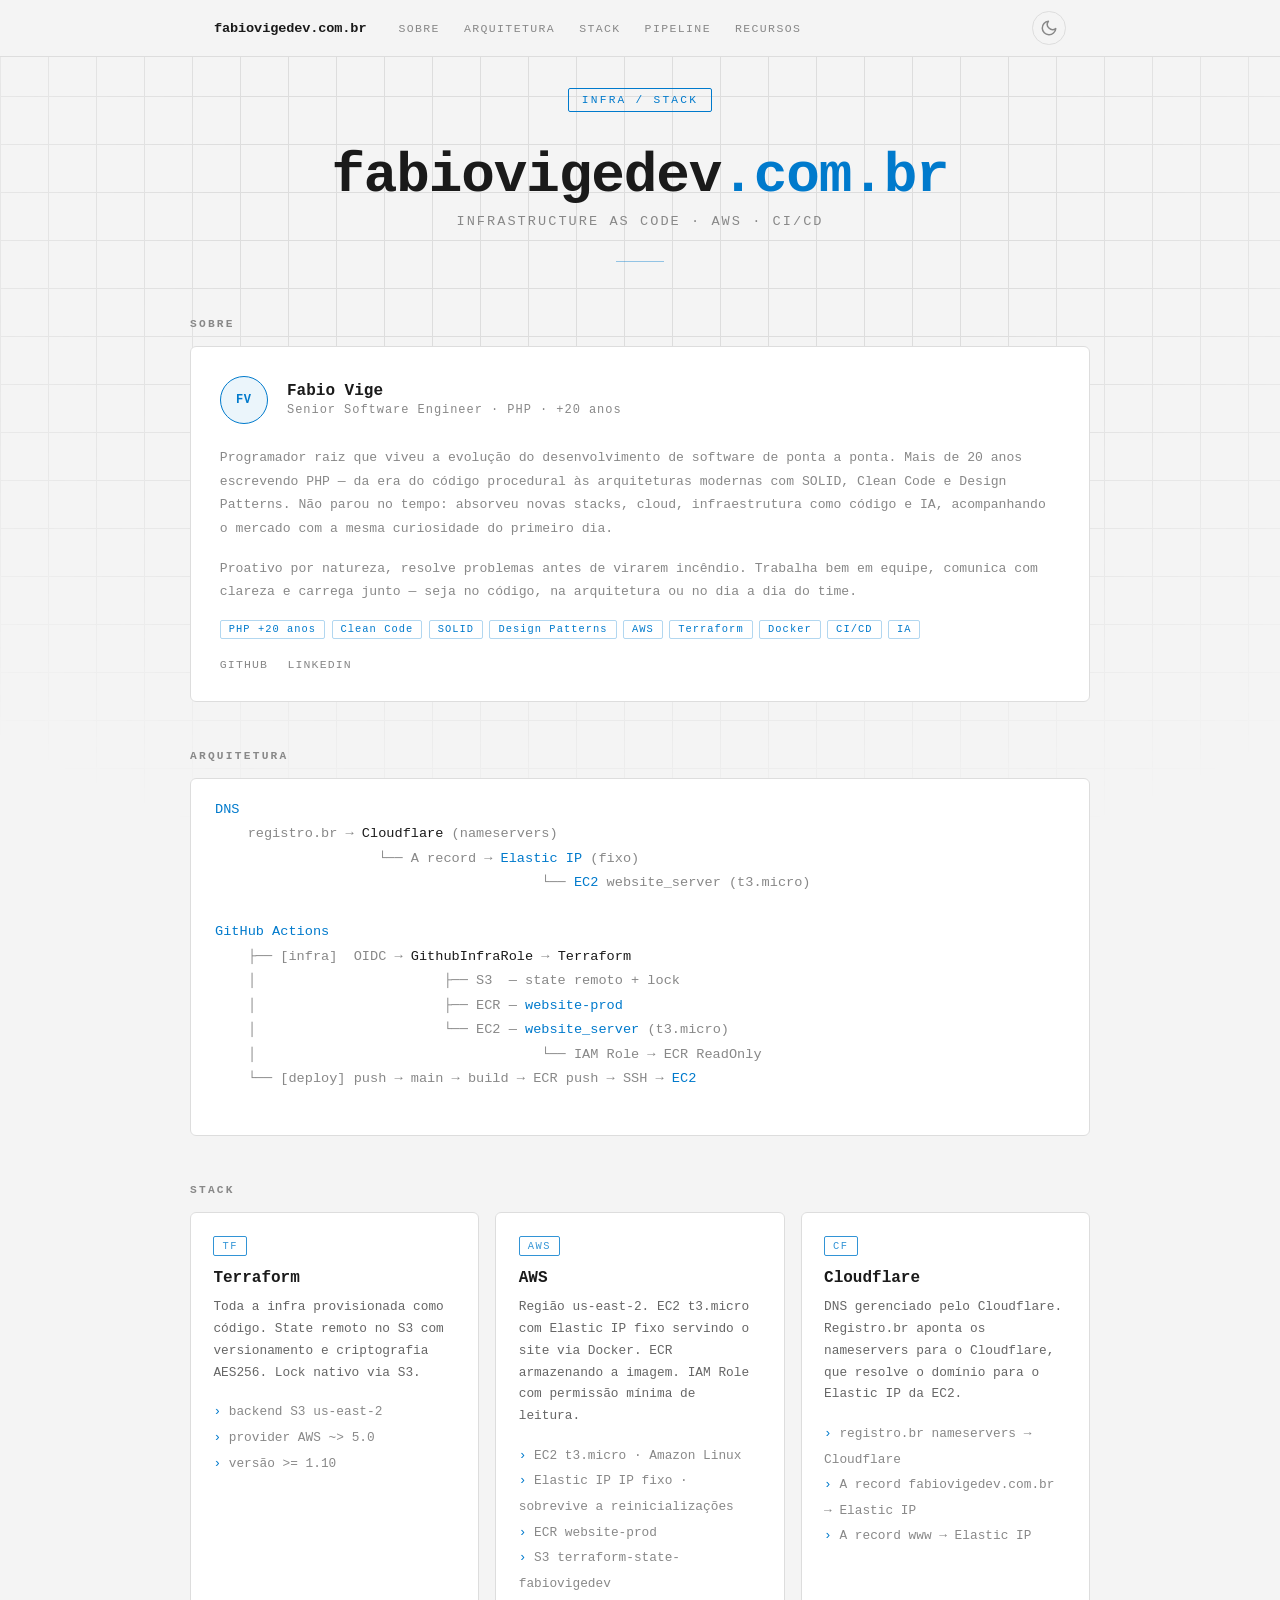
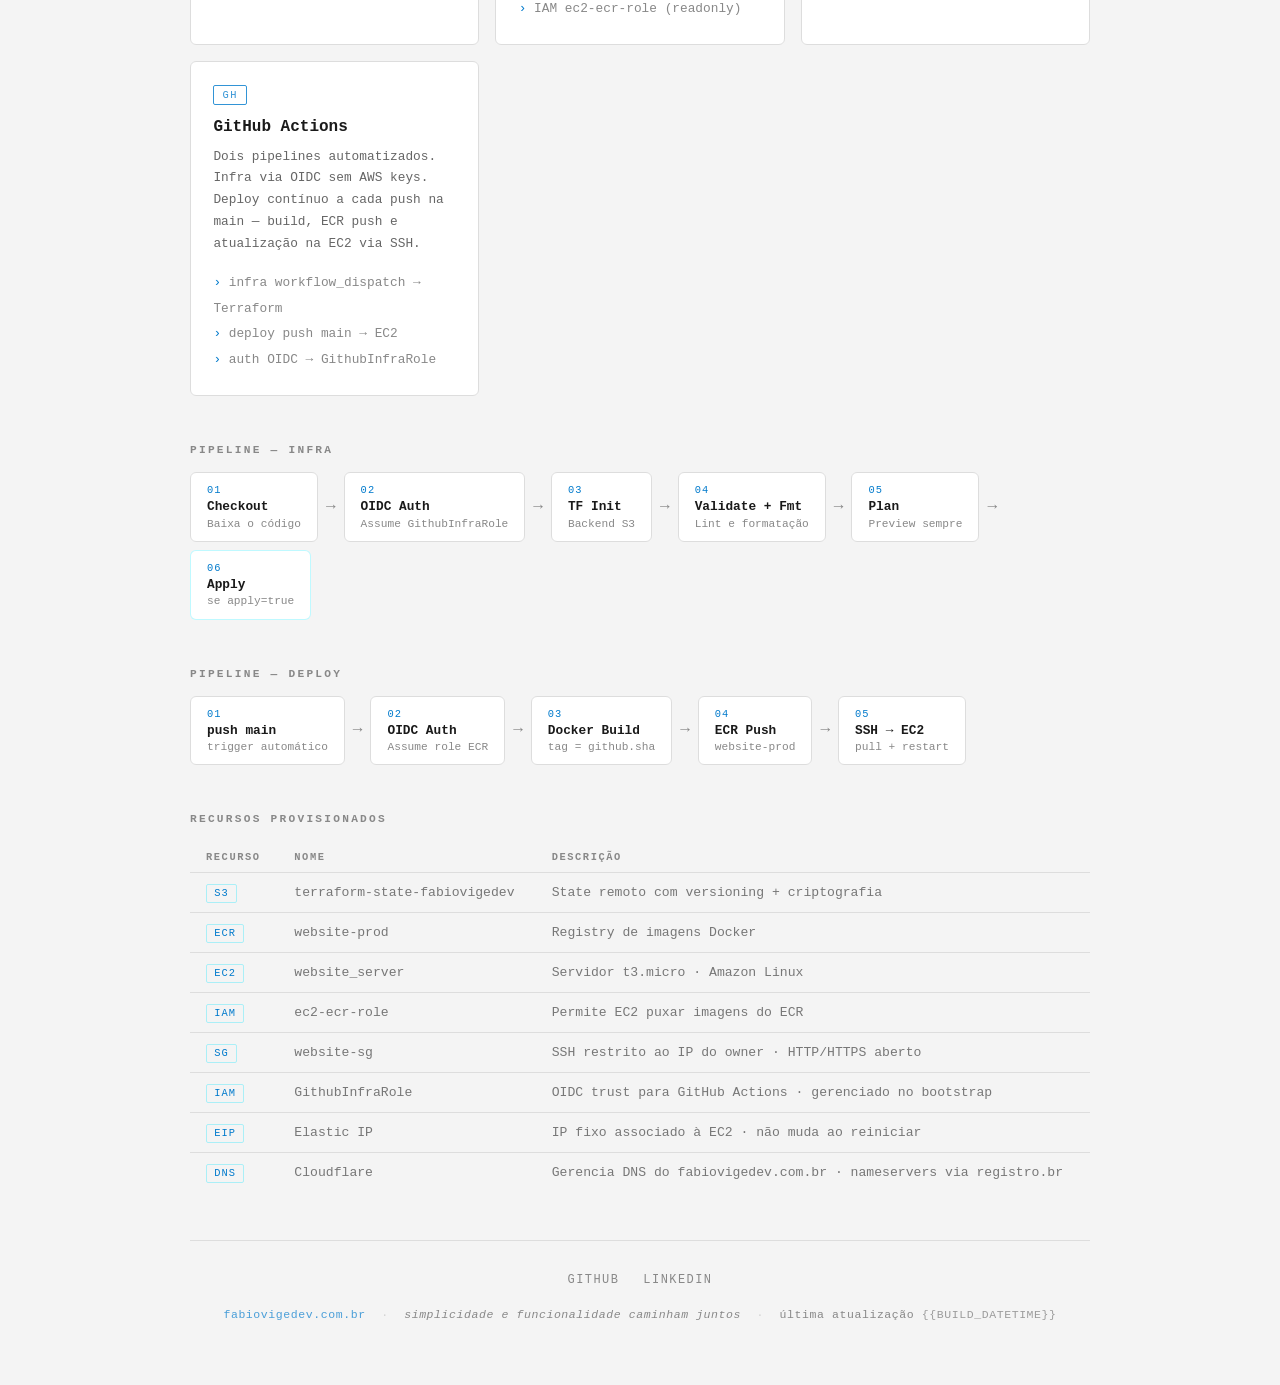
==== commit c85daa8a: "feat: add About section with Fabio Vige profile and nav menu link Co-Authored-By: Claude Sonnet 4.6 " ====
--- a/website/index.html
+++ b/website/index.html
@@ -3,8 +3,23 @@
 <head>
     <meta charset="UTF-8">
     <meta name="viewport" content="width=device-width, initial-scale=1.0">
-    <meta name="description" content="fabiovigedev.com.br - Infraestrutura">
-    <title>FabioVigeDev - Simplicidade e funcionalidade caminham juntos.</title>
+    <meta name="description" content="Fabio Vige — Desenvolvedor especializado em Infrastructure as Code, AWS, CI/CD e automação de deploys com GitHub Actions e Terraform.">
+    <meta name="author" content="Fabio Vige">
+    <meta name="robots" content="index, follow">
+    <link rel="canonical" href="https://www.fabiovigedev.com.br/">
+
+    <meta property="og:type" content="website">
+    <meta property="og:url" content="https://www.fabiovigedev.com.br/">
+    <meta property="og:title" content="Fabio Vige Dev — Infrastructure as Code · AWS · CI/CD">
+    <meta property="og:description" content="Desenvolvedor especializado em Infrastructure as Code, AWS, CI/CD e automação de deploys com GitHub Actions e Terraform.">
+    <meta property="og:locale" content="pt_BR">
+
+    <meta name="twitter:card" content="summary">
+    <meta name="twitter:title" content="Fabio Vige Dev — Infrastructure as Code · AWS · CI/CD">
+    <meta name="twitter:description" content="Desenvolvedor especializado em Infrastructure as Code, AWS, CI/CD e automação de deploys com GitHub Actions e Terraform.">
+
+    <title>Fabio Vige Dev — Infrastructure as Code · AWS · CI/CD</title>
+    <link rel="icon" type="image/svg+xml" href="data:image/svg+xml,<svg xmlns='http://www.w3.org/2000/svg' viewBox='0 0 100 100'><text y='.9em' font-size='90'>⚡</text></svg>">
     <link rel="stylesheet" href="css/style.css">
     <script>
         document.documentElement.setAttribute('data-theme', localStorage.getItem('theme') || 'light');
@@ -15,6 +30,7 @@
         <div class="site-header__inner">
             <a href="#" class="site-header__logo">fabiovigedev<span>.com.br</span></a>
             <nav class="site-header__nav">
+                <a href="#sobre">Sobre</a>
                 <a href="#arquitetura">Arquitetura</a>
                 <a href="#stack">Stack</a>
                 <a href="#pipeline">Pipeline</a>
@@ -49,6 +65,36 @@
             <div class="divider"></div>
         </header>
 
+        <section class="about-section" id="sobre">
+            <h2 class="section-title">Sobre</h2>
+            <div class="about-card">
+                <div class="about-header">
+                    <div class="about-avatar">FV</div>
+                    <div class="about-identity">
+                        <h3 class="about-name">Fabio Vige</h3>
+                        <p class="about-role">Senior Software Engineer · PHP · +20 anos</p>
+                    </div>
+                </div>
+                <p class="about-bio">Programador raiz que viveu a evolução do desenvolvimento de software de ponta a ponta. Mais de 20 anos escrevendo PHP — da era do código procedural às arquiteturas modernas com SOLID, Clean Code e Design Patterns. Não parou no tempo: absorveu novas stacks, cloud, infraestrutura como código e IA, acompanhando o mercado com a mesma curiosidade do primeiro dia.</p>
+                <p class="about-bio">Proativo por natureza, resolve problemas antes de virarem incêndio. Trabalha bem em equipe, comunica com clareza e carrega junto — seja no código, na arquitetura ou no dia a dia do time.</p>
+                <div class="about-tags">
+                    <span class="about-tag">PHP +20 anos</span>
+                    <span class="about-tag">Clean Code</span>
+                    <span class="about-tag">SOLID</span>
+                    <span class="about-tag">Design Patterns</span>
+                    <span class="about-tag">AWS</span>
+                    <span class="about-tag">Terraform</span>
+                    <span class="about-tag">Docker</span>
+                    <span class="about-tag">CI/CD</span>
+                    <span class="about-tag">IA</span>
+                </div>
+                <div class="about-links">
+                    <a href="https://github.com/fabiovige" target="_blank" rel="noopener noreferrer">GitHub</a>
+                    <a href="https://linkedin.com/in/fabiovige" target="_blank" rel="noopener noreferrer">LinkedIn</a>
+                </div>
+            </div>
+        </section>
+
         <section class="arch-block" id="arquitetura">
             <h2 class="section-title">Arquitetura</h2>
             <div class="terminal arch-diagram" role="img" aria-label="Diagrama de arquitetura">
--- a/website/css/style.css
+++ b/website/css/style.css
@@ -92,6 +92,102 @@
     background: var(--accent);
     margin: 0 auto;
     opacity: 0.4;
+}
+
+/* ── about ── */
+
+.about-section {
+    margin-bottom: 3rem;
+}
+
+.about-card {
+    background: var(--surface);
+    border: 1px solid var(--border);
+    border-radius: 6px;
+    padding: 1.8rem;
+}
+
+.about-header {
+    display: flex;
+    align-items: center;
+    gap: 1.2rem;
+    margin-bottom: 1.4rem;
+}
+
+.about-avatar {
+    width: 3rem;
+    height: 3rem;
+    border-radius: 50%;
+    background: var(--accent-dim);
+    border: 1px solid var(--accent);
+    display: flex;
+    align-items: center;
+    justify-content: center;
+    font-size: 0.75rem;
+    font-weight: 700;
+    color: var(--accent);
+    letter-spacing: 0.05em;
+    flex-shrink: 0;
+}
+
+.about-name {
+    font-size: 1rem;
+    font-weight: 700;
+    color: var(--text);
+    margin-bottom: 0.2rem;
+}
+
+.about-role {
+    font-size: 0.75rem;
+    color: var(--muted);
+    letter-spacing: 0.08em;
+}
+
+.about-bio {
+    font-size: 0.82rem;
+    line-height: 1.8;
+    color: var(--muted);
+    margin-bottom: 1rem;
+}
+
+.about-tags {
+    display: flex;
+    flex-wrap: wrap;
+    gap: 0.4rem;
+    margin-bottom: 1.2rem;
+}
+
+.about-tag {
+    font-size: 0.65rem;
+    letter-spacing: 0.1em;
+    color: var(--accent);
+    border: 1px solid rgba(0, 229, 255, 0.3);
+    border-radius: 2px;
+    padding: 0.15rem 0.5rem;
+}
+
+[data-theme="light"] .about-tag {
+    border-color: rgba(0, 122, 204, 0.3);
+}
+
+.about-links {
+    display: flex;
+    gap: 1.2rem;
+}
+
+.about-links a {
+    font-size: 0.72rem;
+    letter-spacing: 0.1em;
+    text-transform: uppercase;
+    color: var(--muted);
+    text-decoration: none;
+    border-bottom: 1px solid transparent;
+    transition: color 0.2s, border-color 0.2s;
+}
+
+.about-links a:hover {
+    color: var(--accent);
+    border-color: var(--accent);
 }
 
 /* ── section titles ── */
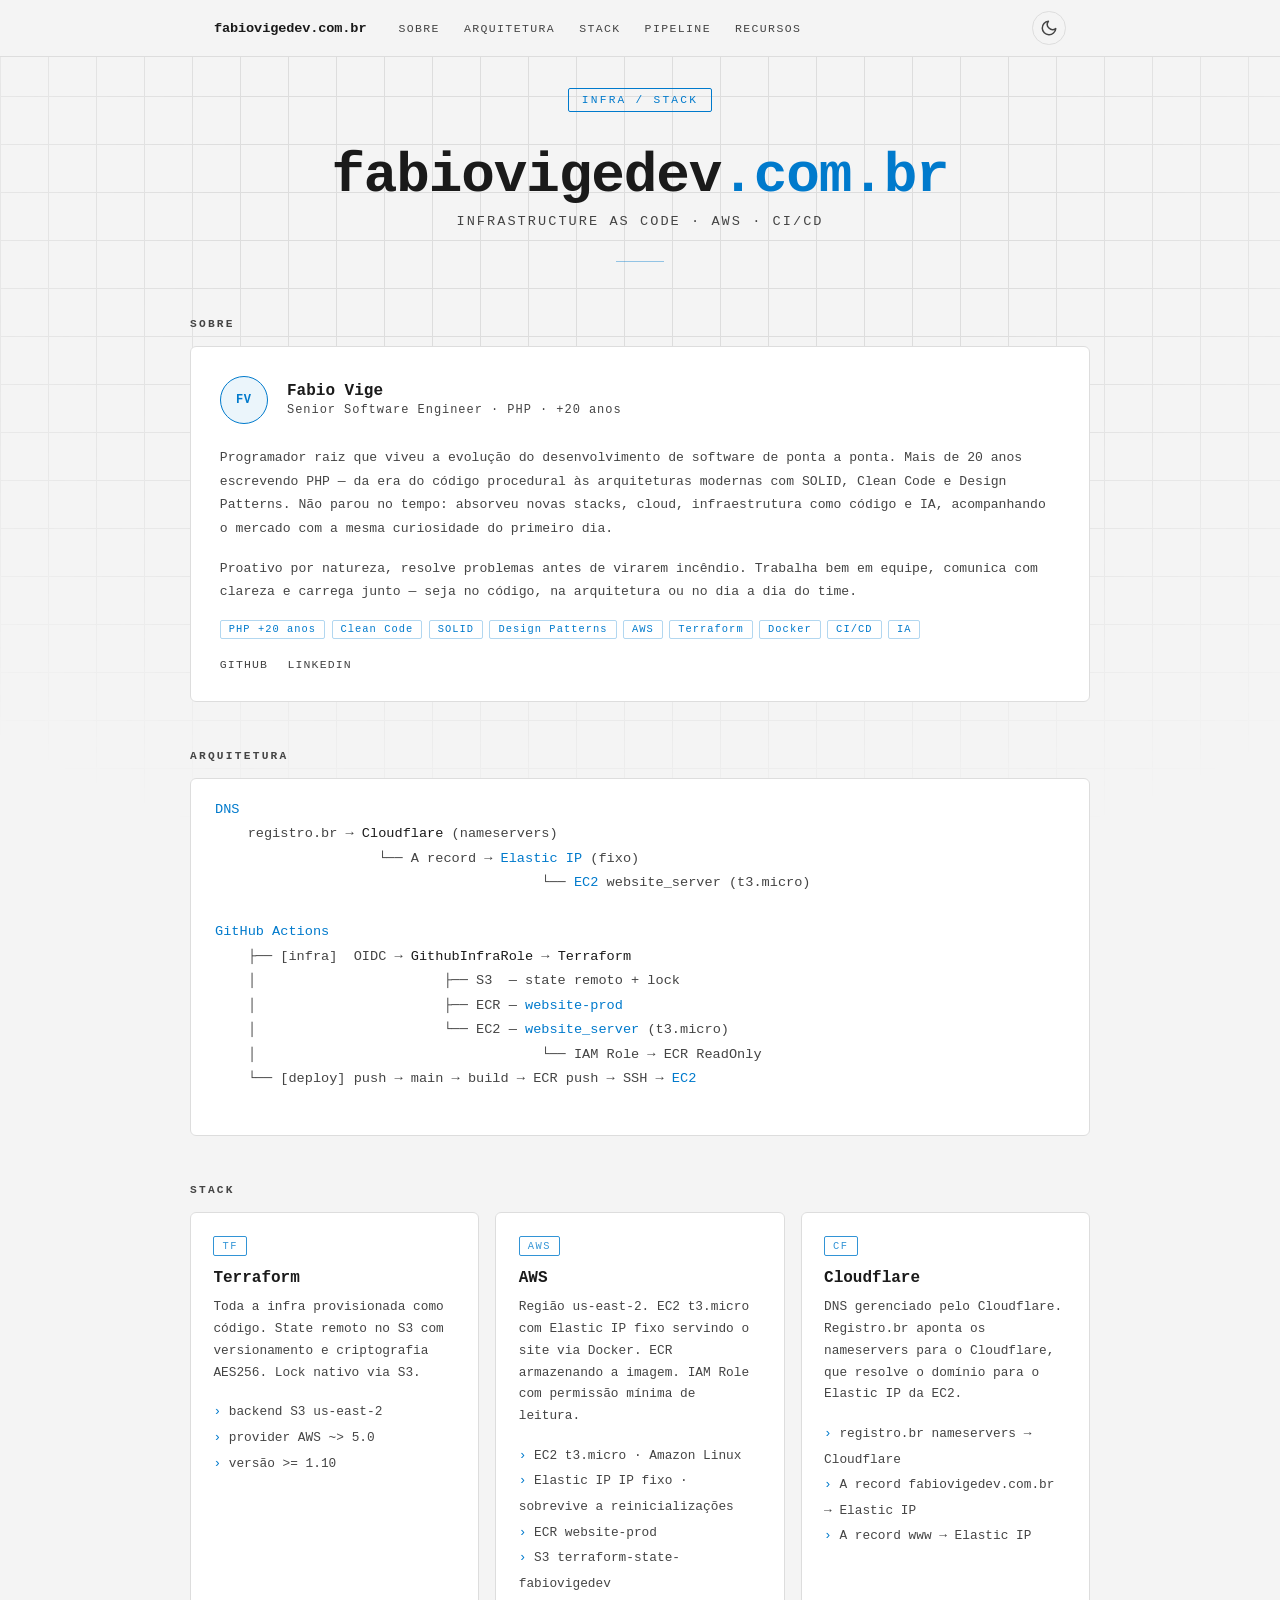
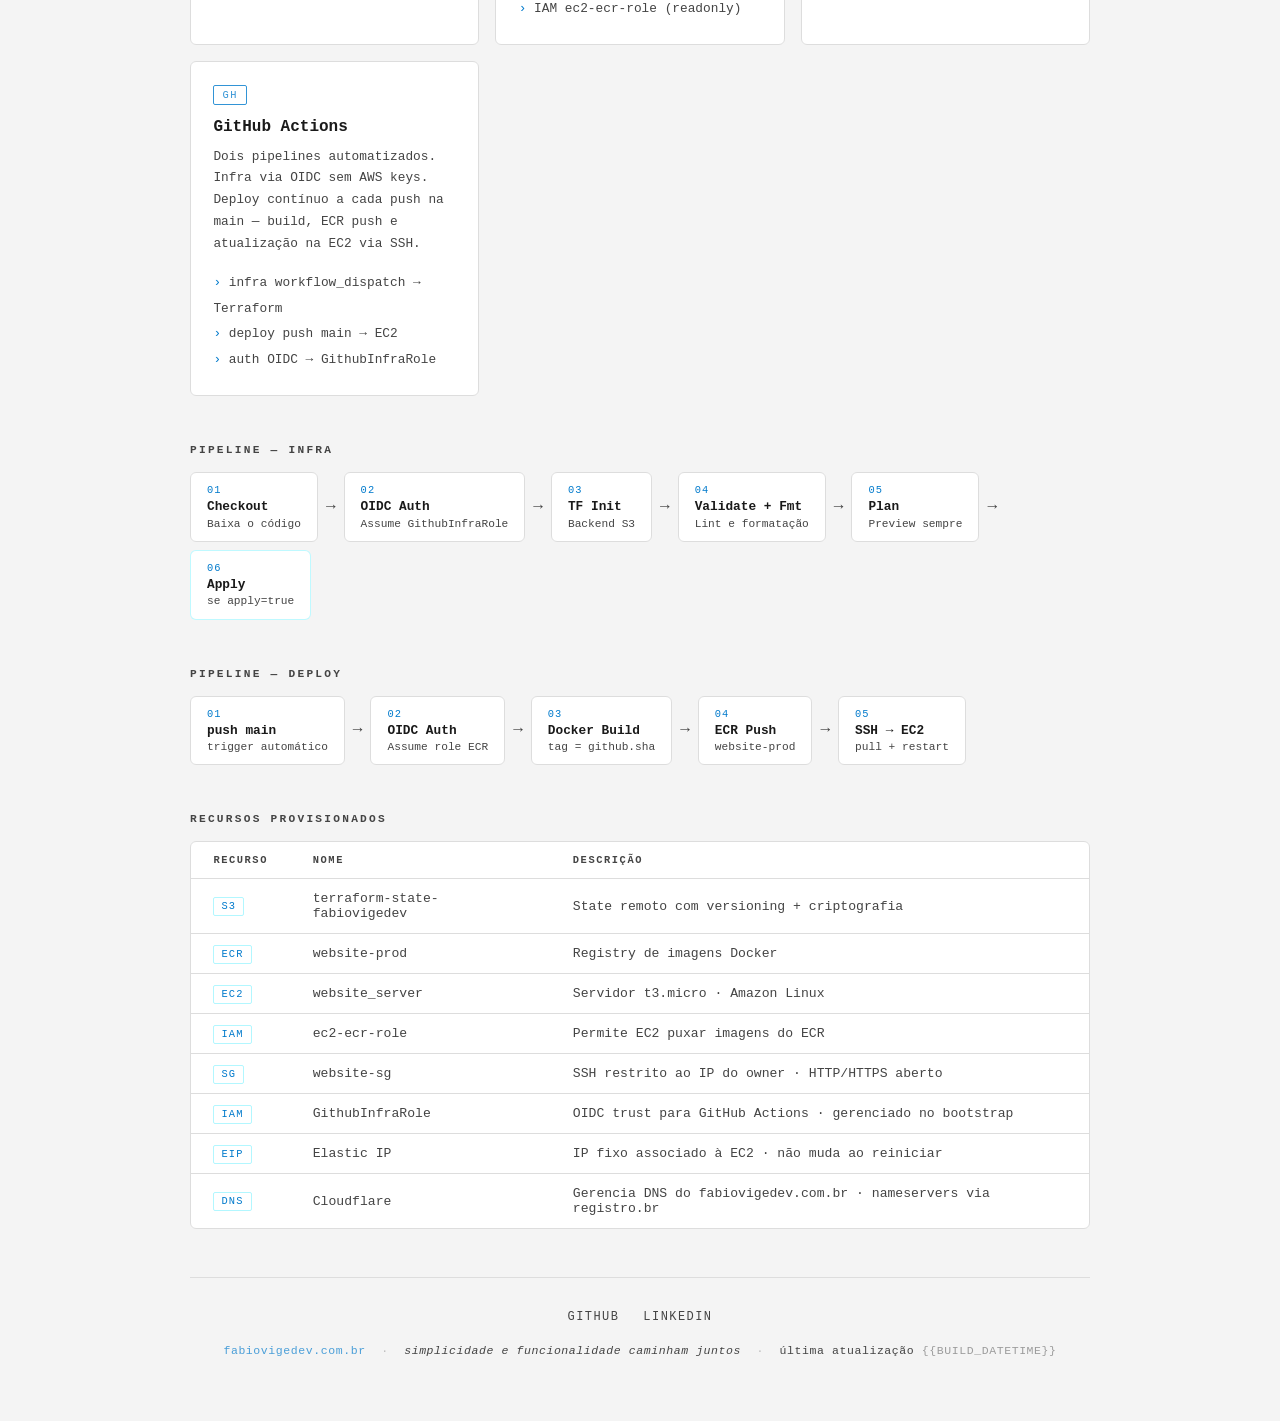
==== commit b55b593c: "fix: darken muted text in light mode and remove hardcoded colors Co-Authored-By: Claude Sonnet 4.6 <" ====
--- a/website/index.html
+++ b/website/index.html
@@ -246,6 +246,7 @@
 
         <section class="resources-section" id="recursos">
             <h2 class="section-title">Recursos Provisionados</h2>
+            <div class="card">
             <table class="resources-table">
                 <thead>
                     <tr>
@@ -297,6 +298,7 @@
                     </tr>
                 </tbody>
             </table>
+            </div>
         </section>
 
         <footer class="page-footer">
--- a/website/css/style.css
+++ b/website/css/style.css
@@ -22,7 +22,7 @@
     --accent: #007acc;
     --accent-dim: rgba(0, 122, 204, 0.08);
     --text: #1a1a1a;
-    --muted: #888;
+    --muted: #444;
 }
 
 body {
@@ -289,7 +289,7 @@
 .card-desc {
     font-size: 0.8rem;
     line-height: 1.7;
-    color: #666;
+    color: var(--muted);
     margin-bottom: 1rem;
 }
 
@@ -357,6 +357,11 @@
     margin-bottom: 3rem;
 }
 
+.resources-section .card {
+    padding: 0;
+    overflow: hidden;
+}
+
 .resources-table {
     width: 100%;
     border-collapse: collapse;
@@ -369,13 +374,13 @@
     letter-spacing: 0.15em;
     text-transform: uppercase;
     color: var(--muted);
-    padding: 0.6rem 1rem;
+    padding: 0.75rem 1.4rem;
     border-bottom: 1px solid var(--border);
 }
 
 .resources-table td {
-    padding: 0.75rem 1rem;
-    color: #777;
+    padding: 0.75rem 1.4rem;
+    color: var(--muted);
     border-bottom: 1px solid var(--border);
     vertical-align: middle;
 }
